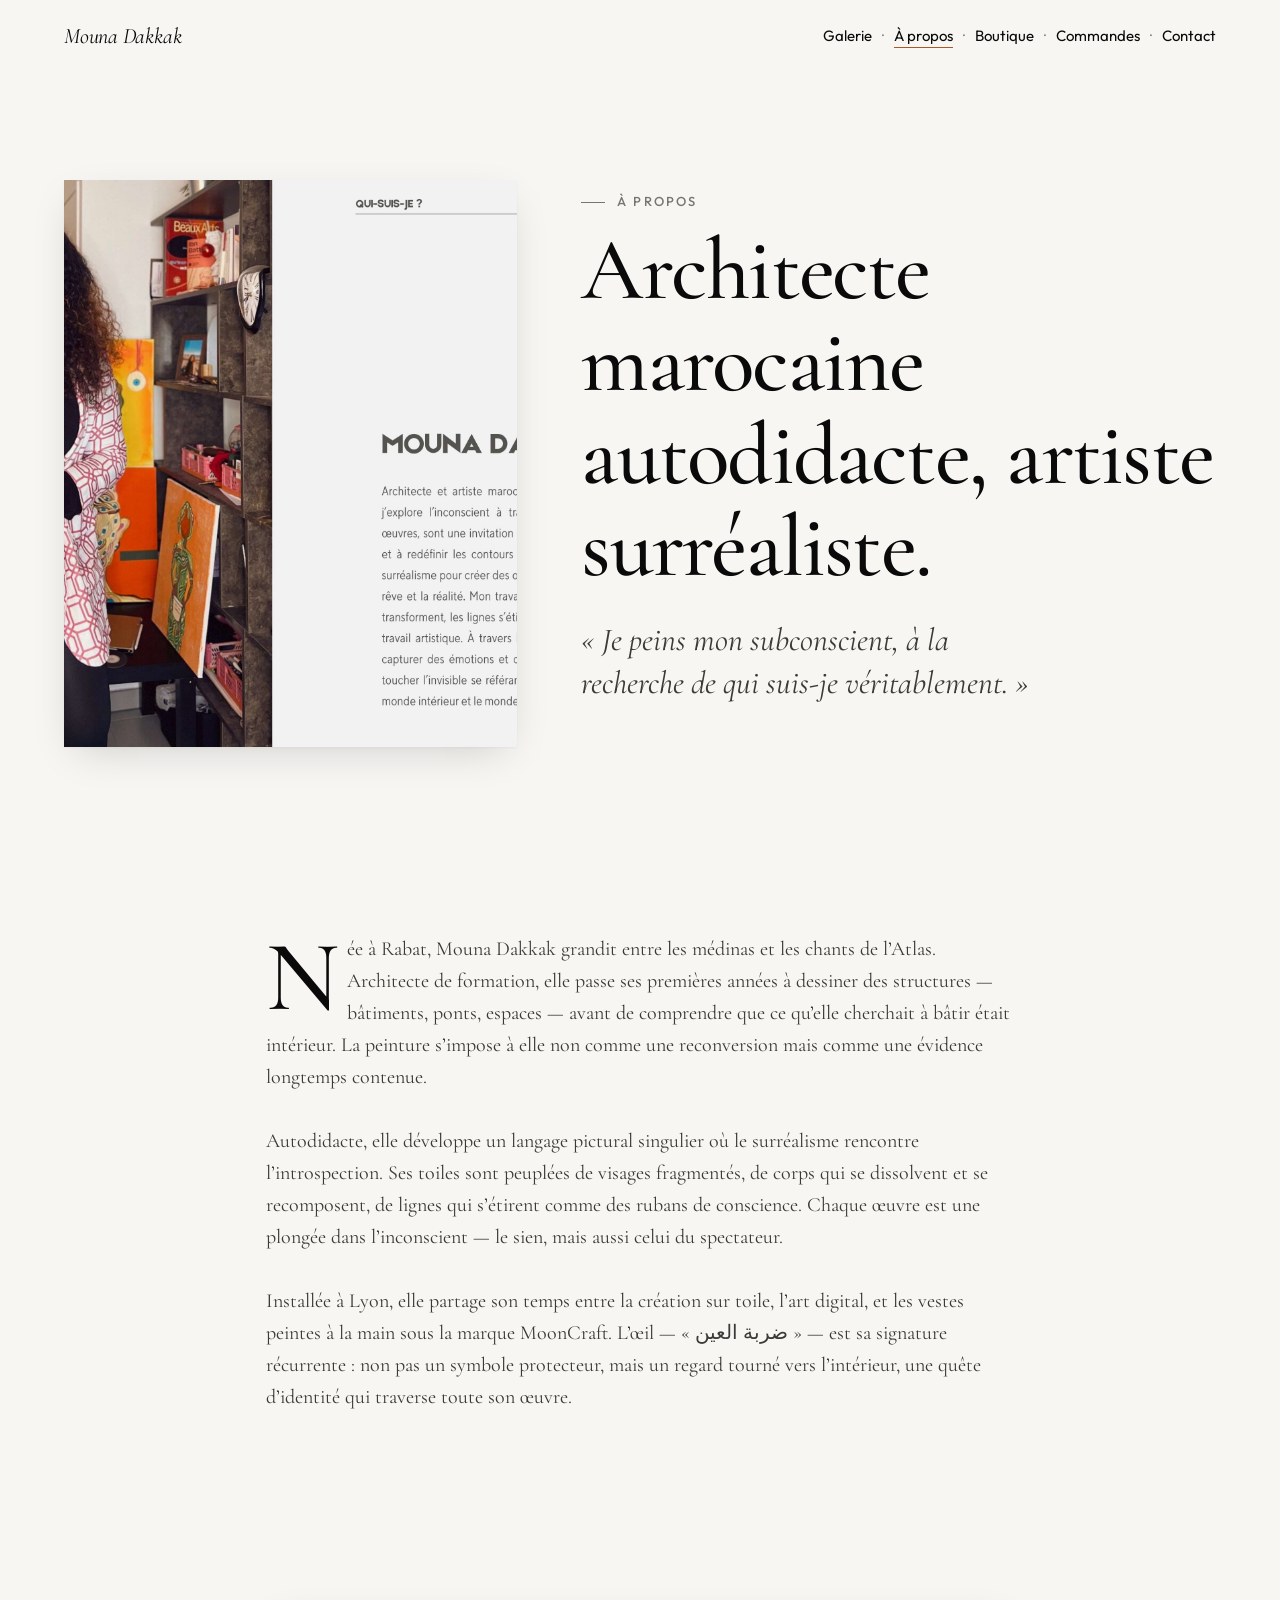
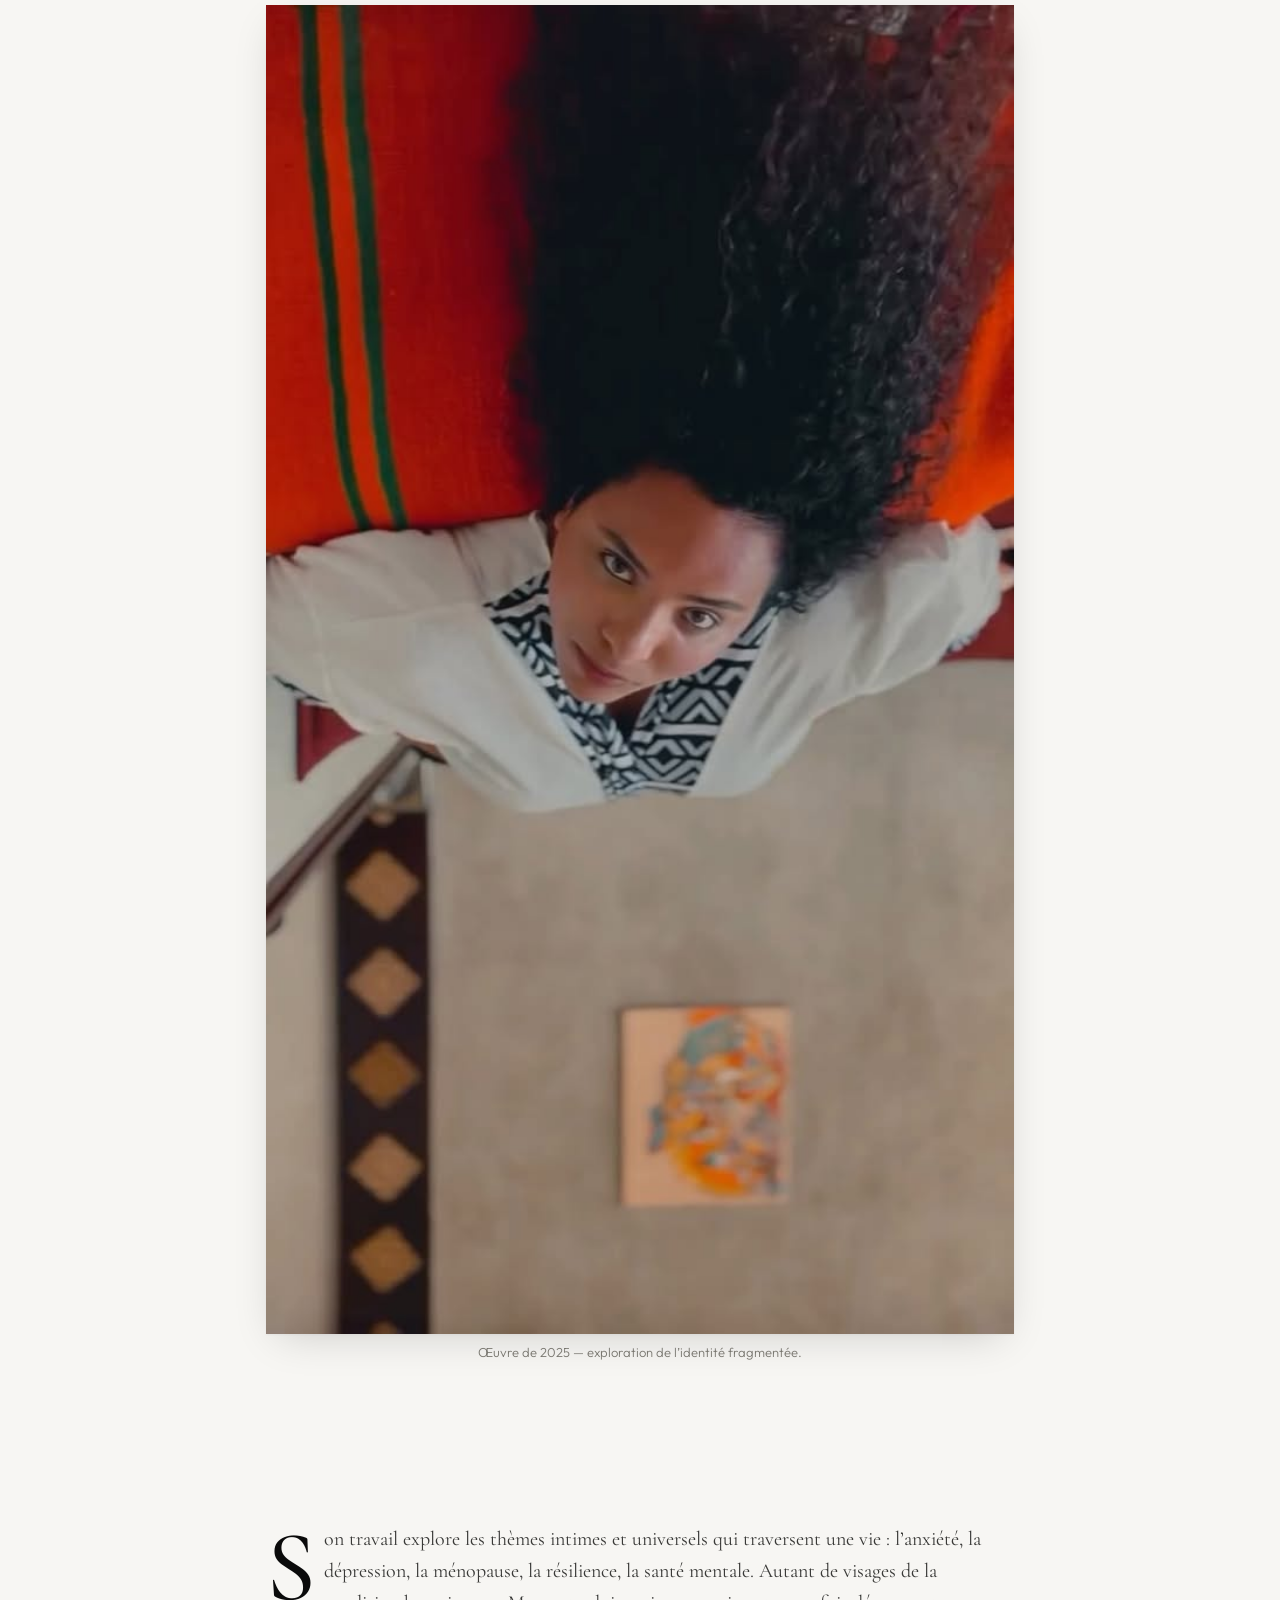
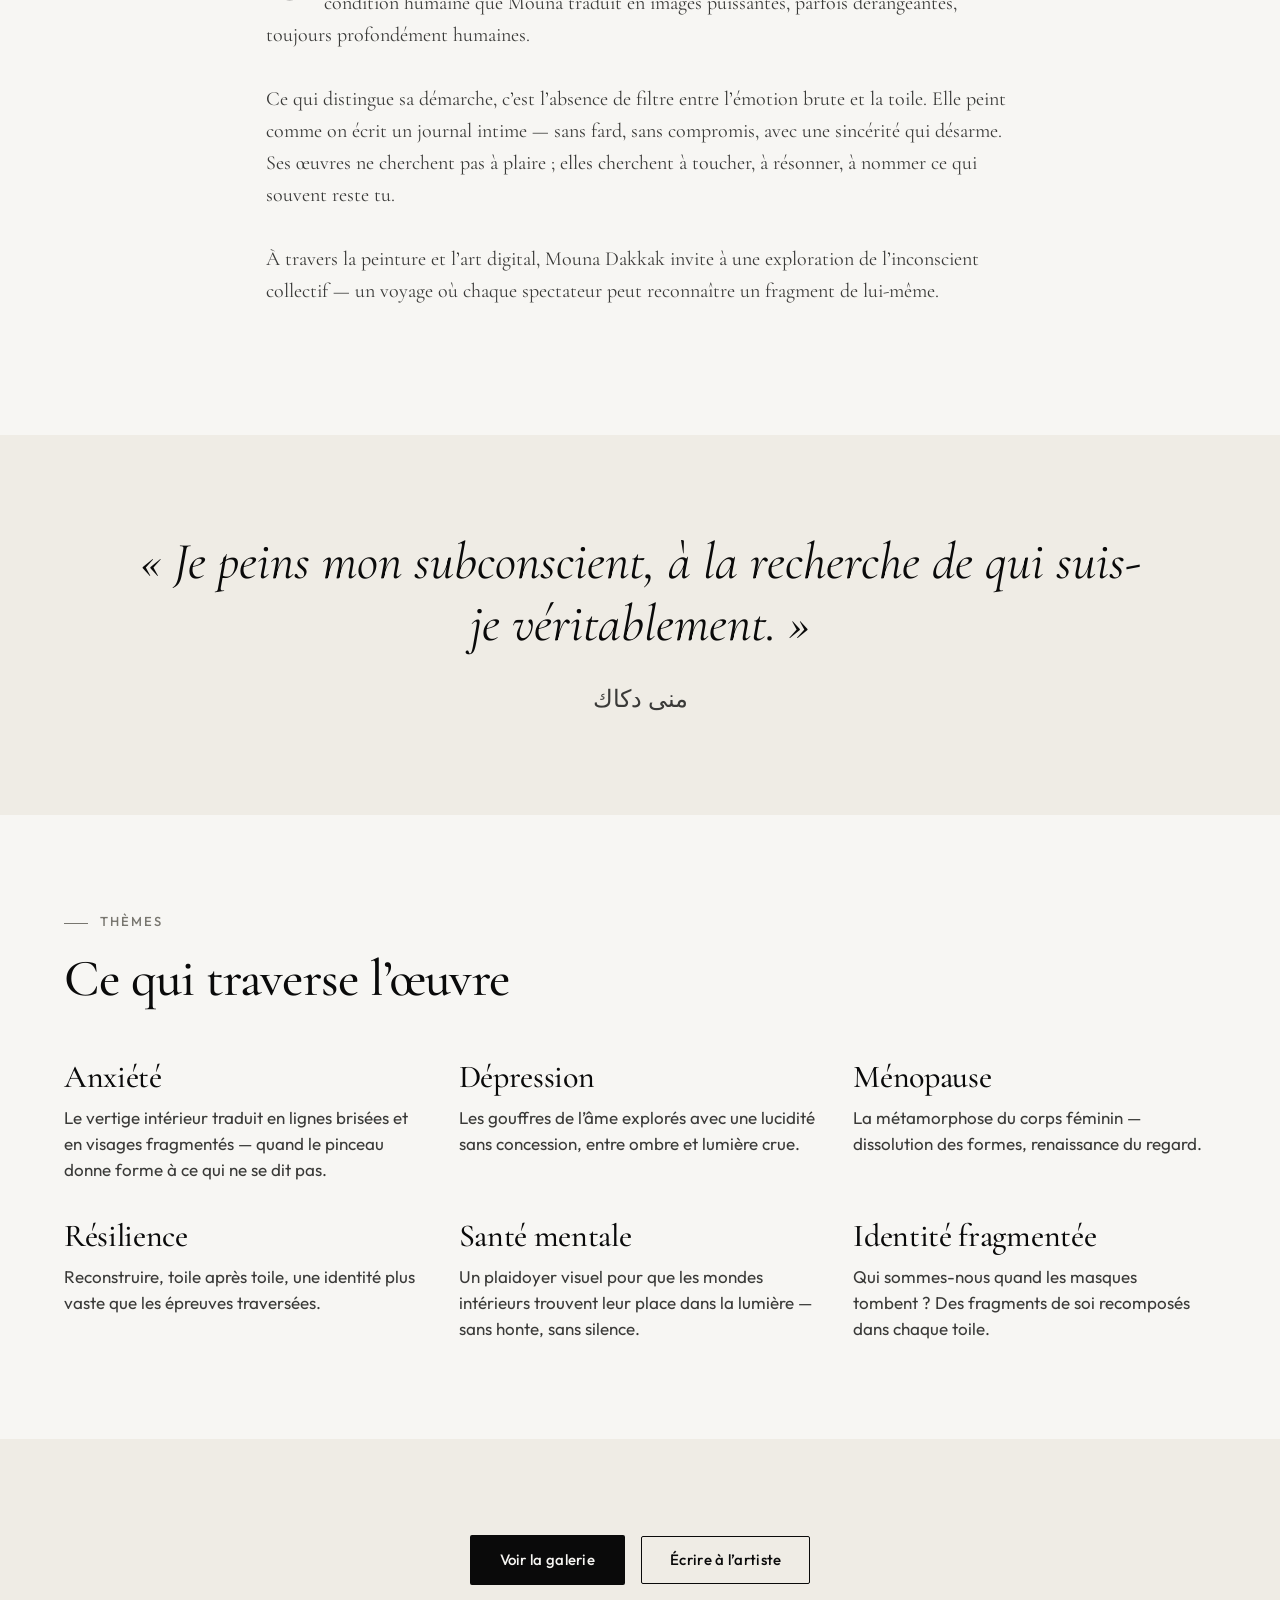
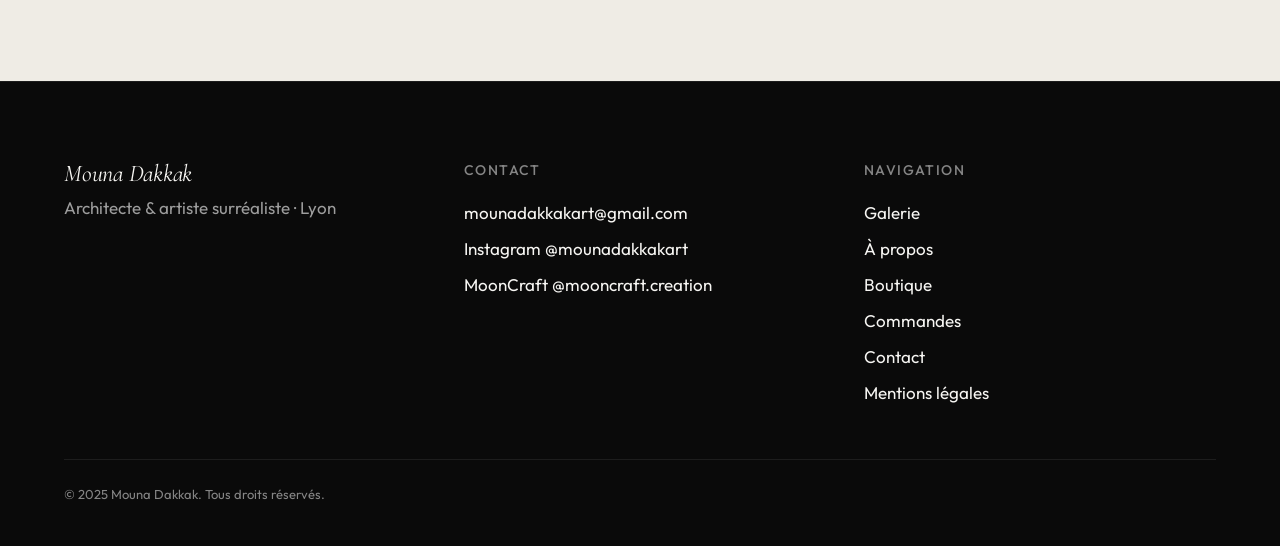
==== a-propos.html @ 9ae45d08 "Publish Mouna Dakkak portfolio site (v2.1, QA-passed) Self-contained static site built by the agent " ====
<!DOCTYPE html>
<html lang="fr" class="js">
<head>
  <meta charset="UTF-8">
  <meta name="viewport" content="width=device-width, initial-scale=1.0">
  <title>&Agrave; propos — Mouna Dakkak | Artiste Surr&eacute;aliste</title>
  <meta name="description" content="Mouna Dakkak, architecte marocaine autodidacte et artiste peintre surréaliste basée à Lyon. Biographie, démarche artistique, thèmes explorés.">
  <link rel="canonical" href="https://mounadakkak.art/a-propos.html">
  <meta property="og:title" content="À propos — Mouna Dakkak | Artiste Surréaliste">
  <meta property="og:description" content="Architecte marocaine autodidacte, artiste surréaliste. Découvrez la démarche et les thèmes explorés par Mouna Dakkak.">
  <meta property="og:image" content="https://mounadakkak.art/assets/img/img-001.jpg">
  <meta property="og:type" content="website">
  <meta name="twitter:card" content="summary_large_image">
  <link rel="preload" as="font" type="font/woff2" href="assets/fonts/cormorant-normal.woff2" crossorigin>
  <link rel="preload" as="font" type="font/woff2" href="assets/fonts/cormorant-italic.woff2" crossorigin>
  <link rel="preload" as="font" type="font/woff2" href="assets/fonts/outfit-normal.woff2" crossorigin>
  <link rel="icon" type="image/svg+xml" href="assets/img/favicon.svg">
  <link rel="stylesheet" href="assets/css/main.css">
</head>
<body>
  <a href="#main" class="skip-link">Aller au contenu principal</a>

  <header class="site-header" data-scrolled="false">
    <div class="header-inner">
      <div class="wordmark"><a href="index.html">Mouna Dakkak</a></div>
      <nav class="nav-desktop" aria-label="Principal">
        <ul>
          <li><a href="galerie.html">Galerie</a><span class="nav-sep">&middot;</span></li>
          <li><a href="a-propos.html" aria-current="page">&Agrave; propos</a><span class="nav-sep">&middot;</span></li>
          <li><a href="boutique.html">Boutique</a><span class="nav-sep">&middot;</span></li>
          <li><a href="commandes.html">Commandes</a><span class="nav-sep">&middot;</span></li>
          <li><a href="contact.html">Contact</a></li>
        </ul>
      </nav>
      <button class="nav-toggle" aria-expanded="false" aria-controls="nav-mobile" aria-label="Menu de navigation">
        <span></span><span></span>
      </button>
    </div>
  </header>

  <div class="nav-mobile" id="nav-mobile" aria-hidden="true">
    <button class="nav-toggle nav-toggle--close" aria-expanded="true" aria-controls="nav-mobile" aria-label="Fermer le menu">
      <span></span><span></span>
    </button>
    <a href="galerie.html">Galerie</a>
    <a href="a-propos.html">&Agrave; propos</a>
    <a href="boutique.html">Boutique</a>
    <a href="commandes.html">Commandes</a>
    <a href="contact.html">Contact</a>
  </div>

  <main id="main">
    <!-- Hero portrait -->
    <section class="page-hero page-hero--split" aria-labelledby="about-title">
      <div class="page-hero__inner">
        <div data-reveal>
          <img src="assets/img/img-001.jpg" alt="Portrait de Mouna Dakkak" class="page-hero__img" width="800" height="1000" fetchpriority="high" style="aspect-ratio:4/5;object-fit:cover;">
        </div>
        <div data-reveal>
          <p class="eyebrow">&Agrave; propos</p>
          <h1 id="about-title">Architecte marocaine autodidacte, artiste surr&eacute;aliste.</h1>
          <p class="lede mt-5">&laquo;&nbsp;Je peins mon subconscient, &agrave; la recherche de qui suis-je v&eacute;ritablement.&nbsp;&raquo;</p>
        </div>
      </div>
    </section>

    <!-- Biographie -->
    <section class="section" aria-label="Biographie" data-reveal>
      <div class="bio-text">
        <p>N&eacute;e &agrave; Rabat, Mouna Dakkak grandit entre les m&eacute;dinas et les chants de l&rsquo;Atlas. Architecte de formation, elle passe ses premi&egrave;res ann&eacute;es &agrave; dessiner des structures — b&acirc;timents, ponts, espaces — avant de comprendre que ce qu&rsquo;elle cherchait &agrave; b&acirc;tir &eacute;tait int&eacute;rieur. La peinture s&rsquo;impose &agrave; elle non comme une reconversion mais comme une &eacute;vidence longtemps contenue.</p>
        <p>Autodidacte, elle d&eacute;veloppe un langage pictural singulier o&ugrave; le surr&eacute;alisme rencontre l&rsquo;introspection. Ses toiles sont peupl&eacute;es de visages fragment&eacute;s, de corps qui se dissolvent et se recomposent, de lignes qui s&rsquo;&eacute;tirent comme des rubans de conscience. Chaque &oelig;uvre est une plong&eacute;e dans l&rsquo;inconscient — le sien, mais aussi celui du spectateur.</p>
        <p>Install&eacute;e &agrave; Lyon, elle partage son temps entre la cr&eacute;ation sur toile, l&rsquo;art digital, et les vestes peintes &agrave; la main sous la marque MoonCraft. L&rsquo;&oelig;il — &laquo;&nbsp;&#1590;&#1585;&#1576;&#1577; &#1575;&#1604;&#1593;&#1610;&#1606;&nbsp;&raquo; — est sa signature r&eacute;currente&nbsp;: non pas un symbole protecteur, mais un regard tourn&eacute; vers l&rsquo;int&eacute;rieur, une qu&ecirc;te d&rsquo;identit&eacute; qui traverse toute son &oelig;uvre.</p>
      </div>
    </section>
    <section class="inline-img-section" data-reveal>
      <img src="assets/img/ig-06.jpg" alt="&OElig;uvre surr&eacute;aliste de Mouna Dakkak, 2025" class="bio-img" width="800" height="800" loading="lazy" decoding="async">
      <p class="bio-img-caption">&OElig;uvre de 2025 — exploration de l&rsquo;identit&eacute; fragment&eacute;e.</p>
    </section>
    <section class="section" aria-label="Biographie (suite)" data-reveal>
      <div class="bio-text">
        <p>Son travail explore les th&egrave;mes intimes et universels qui traversent une vie&nbsp;: l&rsquo;anxi&eacute;t&eacute;, la d&eacute;pression, la m&eacute;nopause, la r&eacute;silience, la sant&eacute; mentale. Autant de visages de la condition humaine que Mouna traduit en images puissantes, parfois d&eacute;rangeantes, toujours profond&eacute;ment humaines.</p>
        <p>Ce qui distingue sa d&eacute;marche, c&rsquo;est l&rsquo;absence de filtre entre l&rsquo;&eacute;motion brute et la toile. Elle peint comme on &eacute;crit un journal intime — sans fard, sans compromis, avec une sinc&eacute;rit&eacute; qui d&eacute;sarme. Ses &oelig;uvres ne cherchent pas &agrave; plaire&nbsp;; elles cherchent &agrave; toucher, &agrave; r&eacute;sonner, &agrave; nommer ce qui souvent reste tu.</p>
        <p>&Agrave; travers la peinture et l&rsquo;art digital, Mouna Dakkak invite &agrave; une exploration de l&rsquo;inconscient collectif — un voyage o&ugrave; chaque spectateur peut reconna&icirc;tre un fragment de lui-m&ecirc;me.</p>
      </div>
    </section>

    <!-- Bloc citation -->
    <section class="blockquote-section" aria-label="Citation" data-reveal>
      <blockquote>
        &laquo;&nbsp;Je peins mon subconscient, &agrave; la recherche de qui suis-je v&eacute;ritablement.&nbsp;&raquo;
      </blockquote>
      <p class="blockquote-attribution" lang="ar" dir="rtl">&#1605;&#1606;&#1609; &#1583;&#1603;&#1575;&#1603;</p>
    </section>

    <!-- Thèmes -->
    <section class="section" aria-labelledby="themes-title" data-reveal>
      <div class="section-inner">
        <p class="eyebrow">Th&egrave;mes</p>
        <h2 id="themes-title" class="mb-7">Ce qui traverse l&rsquo;&oelig;uvre</h2>
        <div class="themes-grid">
          <div class="theme-item">
            <h3>Anxi&eacute;t&eacute;</h3>
            <p>Le vertige int&eacute;rieur traduit en lignes bris&eacute;es et en visages fragment&eacute;s — quand le pinceau donne forme &agrave; ce qui ne se dit pas.</p>
          </div>
          <div class="theme-item">
            <h3>D&eacute;pression</h3>
            <p>Les gouffres de l&rsquo;&acirc;me explor&eacute;s avec une lucidit&eacute; sans concession, entre ombre et lumi&egrave;re crue.</p>
          </div>
          <div class="theme-item">
            <h3>M&eacute;nopause</h3>
            <p>La m&eacute;tamorphose du corps f&eacute;minin — dissolution des formes, renaissance du regard.</p>
          </div>
          <div class="theme-item">
            <h3>R&eacute;silience</h3>
            <p>Reconstruire, toile apr&egrave;s toile, une identit&eacute; plus vaste que les &eacute;preuves travers&eacute;es.</p>
          </div>
          <div class="theme-item">
            <h3>Sant&eacute; mentale</h3>
            <p>Un plaidoyer visuel pour que les mondes int&eacute;rieurs trouvent leur place dans la lumi&egrave;re — sans honte, sans silence.</p>
          </div>
          <div class="theme-item">
            <h3>Identit&eacute; fragment&eacute;e</h3>
            <p>Qui sommes-nous quand les masques tombent&nbsp;? Des fragments de soi recompos&eacute;s dans chaque toile.</p>
          </div>
        </div>
      </div>
    </section>

    <!-- CTA -->
    <section class="section section--alt text-center" data-reveal>
      <div class="section-centered">
        <div class="cta-row" style="justify-content:center;">
          <a href="galerie.html" class="btn btn--primary">Voir la galerie</a>
          <a href="contact.html" class="btn btn--ghost">&Eacute;crire &agrave; l&rsquo;artiste</a>
        </div>
      </div>
    </section>
  </main>

  <footer class="site-footer">
    <div class="footer-grid">
      <div class="footer-brand">
        <span class="wordmark">Mouna Dakkak</span>
        <p>Architecte &amp; artiste surr&eacute;aliste &middot; Lyon</p>
      </div>
      <div class="footer-contact">
        <h4>Contact</h4>
        <a href="mailto:mounadakkakart@gmail.com">mounadakkakart@gmail.com</a>
        <a href="https://www.instagram.com/mounadakkakart/" rel="noopener" target="_blank">Instagram @mounadakkakart</a>
        <a href="https://www.instagram.com/mooncraft.creation/" rel="noopener" target="_blank">MoonCraft @mooncraft.creation</a>
      </div>
      <div class="footer-nav">
        <h4>Navigation</h4>
        <a href="galerie.html">Galerie</a>
        <a href="a-propos.html">&Agrave; propos</a>
        <a href="boutique.html">Boutique</a>
        <a href="commandes.html">Commandes</a>
        <a href="contact.html">Contact</a>
        <a href="#">Mentions l&eacute;gales</a>
      </div>
    </div>
    <div class="footer-bottom">&copy; 2025 Mouna Dakkak. Tous droits r&eacute;serv&eacute;s.</div>
  </footer>

  <script src="assets/js/site.js"></script>
</body>
</html>
---- assets/css/main.css ----
/* ===== FONTS (self-hosted, zero CDN) ===== */
@font-face {
  font-family: "Cormorant Garamond";
  src: url("../fonts/cormorant-normal.woff2") format("woff2");
  font-weight: 400 600; font-style: normal; font-display: swap;
}
@font-face {
  font-family: "Cormorant Garamond";
  src: url("../fonts/cormorant-italic.woff2") format("woff2");
  font-weight: 400; font-style: italic; font-display: swap;
}
@font-face {
  font-family: "Outfit";
  src: url("../fonts/outfit-normal.woff2") format("woff2");
  font-weight: 300 500; font-style: normal; font-display: swap;
}

/* ===== DESIGN TOKENS ===== */
:root {
  /* Palette */
  --color-canvas: #f7f6f3;
  --color-canvas-deep: #efece5;
  --color-canvas-pure: #ffffff;
  --color-ink: #0a0a0a;
  --color-ink-soft: #3a3a38;
  --color-ink-muted: #78766f;
  --color-hairline: #e2dfd9;
  --color-hairline-strong: #c9c4b8;
  --color-accent: #a8582a;
  --color-accent-deep: #7a3d1a;
  --color-signal-eye: #1e3a5f;
  --color-error: #c1121f;
  --color-focus: #a8582a;

  /* Typography */
  --font-serif: "Cormorant Garamond", "Playfair Display", Georgia, "Times New Roman", serif;
  --font-sans: "Outfit", Inter, ui-sans-serif, system-ui, -apple-system, "Segoe UI", sans-serif;

  --fs-eyebrow: clamp(11px, 0.72vw + 9px, 13px);
  --fs-body: clamp(15px, 0.4vw + 14px, 17px);
  --fs-body-lg: clamp(17px, 0.6vw + 15px, 20px);
  --fs-h4: clamp(20px, 1vw + 16px, 24px);
  --fs-h3: clamp(24px, 1.4vw + 20px, 32px);
  --fs-h2: clamp(32px, 2.4vw + 22px, 52px);
  --fs-h1: clamp(44px, 5vw + 24px, 96px);
  --fs-display: clamp(56px, 7vw + 24px, 128px);

  /* Spacing (4pt scale) */
  --space-1: 4px;
  --space-2: 8px;
  --space-3: 12px;
  --space-4: 16px;
  --space-5: 24px;
  --space-6: 32px;
  --space-7: 48px;
  --space-8: 64px;
  --space-9: 96px;
  --space-10: 128px;
  --space-11: 160px;

  --gutter: clamp(20px, 5vw, 96px);
  --measure: 68ch;
  --grid-max: 1440px;

  /* Radii / shadows */
  --radius-none: 0;
  --radius-sm: 2px;
  --radius-pill: 999px;
  --shadow-frame: 0 1px 2px rgba(10,10,10,0.04), 0 12px 40px -12px rgba(10,10,10,0.18);
  --shadow-frame-deep: 0 2px 4px rgba(10,10,10,0.06), 0 32px 80px -20px rgba(10,10,10,0.28);
  --hairline: 1px solid var(--color-hairline);

  /* Motion */
  --motion-fast: 180ms cubic-bezier(0.4, 0, 0.2, 1);
  --motion-med: 320ms cubic-bezier(0.32, 0.72, 0.24, 1);
  --motion-slow: 720ms cubic-bezier(0.19, 1, 0.22, 1);

  /* Breakpoints (reference, used in @media) */
  --bp-sm: 480px;
  --bp-md: 720px;
  --bp-lg: 1024px;
  --bp-xl: 1280px;
  --bp-xxl: 1600px;
}

/* ===== RESET ===== */
*, *::before, *::after { box-sizing: border-box; margin: 0; padding: 0; }
html { scroll-behavior: smooth; -webkit-text-size-adjust: 100%; }
body {
  font-family: var(--font-sans);
  font-size: var(--fs-body);
  font-weight: 400;
  line-height: 1.65;
  color: var(--color-ink);
  background: var(--color-canvas);
  -webkit-font-smoothing: antialiased;
}
img { display: block; max-width: 100%; height: auto; background: var(--color-canvas-deep); }
a { color: inherit; text-decoration: none; }
ul, ol { list-style: none; }
button { font: inherit; color: inherit; cursor: pointer; border: none; background: none; }
input, textarea, select { font: inherit; color: inherit; }

/* ===== SKIP LINK ===== */
.skip-link {
  position: absolute; top: 0; left: 0; z-index: 10000;
  padding: 12px 20px; background: var(--color-ink); color: var(--color-canvas);
  font-family: var(--font-sans); font-size: var(--fs-body); font-weight: 500;
  border-radius: 0 0 var(--radius-sm) 0;
  transform: translateY(-100%); transition: transform var(--motion-fast);
}
.skip-link:focus { transform: translateY(0); outline: 2px solid var(--color-focus); outline-offset: 3px; }

/* ===== FOCUS ===== */
:focus-visible { outline: 2px solid var(--color-focus); outline-offset: 3px; }

/* ===== HEADER ===== */
.site-header {
  position: sticky; top: 0; z-index: 1000;
  height: 60px;
  background: rgba(247, 246, 243, 0.88);
  backdrop-filter: blur(14px) saturate(1.05);
  -webkit-backdrop-filter: blur(14px) saturate(1.05);
  transition: border-color var(--motion-fast);
}
.site-header[data-scrolled="true"] { border-bottom: 1px solid var(--color-hairline); }

.header-inner {
  display: flex; align-items: center; justify-content: space-between;
  height: 100%; max-width: var(--grid-max); margin: 0 auto; padding: 0 var(--gutter);
}
.wordmark {
  font-family: var(--font-serif); font-size: 22px; font-weight: 500; font-style: italic;
  letter-spacing: -0.01em; color: var(--color-ink); line-height: 1;
}
.wordmark a { color: inherit; text-decoration: none; }

/* Nav desktop */
.nav-desktop { display: none; }
.nav-desktop ul { display: flex; align-items: center; gap: 0; }
.nav-desktop li { display: flex; align-items: center; }
.nav-desktop a {
  font-family: var(--font-sans); font-size: 15px; font-weight: 400;
  color: var(--color-ink); text-decoration: none;
  padding: 4px 0; transition: all var(--motion-fast);
}
.nav-desktop a:hover { text-decoration: underline; text-decoration-thickness: 1px; text-underline-offset: 6px; }
.nav-desktop a[aria-current="page"] {
  text-decoration: underline; text-decoration-thickness: 1px;
  text-underline-offset: 6px; text-decoration-color: var(--color-accent);
}
.nav-sep {
  color: var(--color-ink-muted); font-size: 14px; margin: 0 10px;
  user-select: none; pointer-events: none;
}

/* Nav toggle (mobile) */
.nav-toggle {
  display: flex; flex-direction: column; justify-content: center; gap: 5px;
  width: 32px; height: 32px; padding: 0; z-index: 2001; position: relative;
}
.nav-toggle span {
  display: block; width: 20px; height: 1.5px; background: var(--color-ink);
  transition: transform var(--motion-med), opacity var(--motion-med);
  margin: 0 auto;
}
.nav-toggle[aria-expanded="true"] span:nth-child(1) { transform: translateY(6.5px) rotate(45deg); }
.nav-toggle[aria-expanded="true"] span:nth-child(2) { opacity: 0; }

/* Mobile drawer */
.nav-mobile {
  display: none; position: fixed; inset: 0; z-index: 2000;
  background: var(--color-canvas);
  flex-direction: column; justify-content: center; align-items: center; gap: 20px;
}
.nav-mobile.is-open { display: flex; }
.nav-mobile a {
  font-family: var(--font-serif); font-size: 32px; font-weight: 500;
  color: var(--color-ink); text-decoration: none;
}
.nav-mobile a[aria-current="page"] { text-decoration: underline; text-underline-offset: 10px; text-decoration-color: var(--color-accent); }
.nav-mobile .nav-toggle--close {
  position: absolute; top: 14px; right: var(--gutter);
}

/* ===== MAIN ===== */
main { display: block; }

/* ===== SECTION UTILITIES ===== */
.section { padding: var(--space-9) var(--gutter); }
.section--alt { background: var(--color-canvas-deep); }
.section-inner { max-width: var(--grid-max); margin: 0 auto; }
.section-centered { max-width: var(--measure); margin: 0 auto; text-align: center; }

/* ===== EYEBROW ===== */
.eyebrow {
  font-family: var(--font-sans); font-size: var(--fs-eyebrow); font-weight: 500;
  text-transform: uppercase; letter-spacing: 0.16em; color: var(--color-ink-muted);
  margin-bottom: var(--space-4);
}
.eyebrow::before {
  content: ""; display: inline-block; width: 24px; height: 0;
  border-top: 1px solid currentColor; margin-right: 12px; vertical-align: middle;
}

/* ===== HEADINGS ===== */
.h1, .page-hero h1 {
  font-family: var(--font-serif); font-weight: 500; font-size: var(--fs-h1);
  line-height: 1.05; letter-spacing: -0.02em; color: var(--color-ink);
}
.h2, h2 {
  font-family: var(--font-serif); font-weight: 500; font-size: var(--fs-h2);
  line-height: 1.15; letter-spacing: -0.015em; color: var(--color-ink);
}
.h3, h3 {
  font-family: var(--font-serif); font-weight: 500; font-size: var(--fs-h3);
  line-height: 1.25; letter-spacing: -0.01em; color: var(--color-ink);
}
.h4, h4 {
  font-family: var(--font-serif); font-weight: 500; font-size: var(--fs-h4);
  line-height: 1.25; color: var(--color-ink);
}
.lede {
  font-family: var(--font-serif); font-weight: 400; font-style: italic;
  font-size: var(--fs-h3); line-height: 1.35; color: var(--color-ink-soft);
  max-width: 34ch;
}

/* ===== BUTTONS ===== */
.btn {
  display: inline-flex; align-items: center; gap: 8px;
  font-family: var(--font-sans); font-size: 15px; font-weight: 500;
  letter-spacing: 0.02em; padding: 14px 28px; border-radius: var(--radius-sm);
  transition: all var(--motion-fast); text-decoration: none;
  cursor: pointer; line-height: 1.2;
}
.btn--primary {
  background: var(--color-ink); color: var(--color-canvas); border: 2px solid var(--color-ink);
}
.btn--primary:hover { background: var(--color-accent-deep); border-color: var(--color-accent-deep); }
.btn--primary:focus-visible { outline: 2px solid var(--color-focus); outline-offset: 3px; }

.btn--ghost {
  background: transparent; color: var(--color-ink); border: 1px solid var(--color-ink);
}
.btn--ghost:hover { background: var(--color-ink); color: var(--color-canvas); }

.btn--link {
  background: none; border: none; padding: 4px 0; letter-spacing: 0.02em;
  text-decoration: underline; text-decoration-thickness: 1px; text-underline-offset: 4px;
  text-decoration-color: var(--color-hairline-strong);
  transition: text-decoration-color var(--motion-fast);
}
.btn--link:hover { text-decoration-color: var(--color-ink); }
.btn--link .arrow { display: inline-block; transition: transform var(--motion-fast); }
.btn--link:hover .arrow { transform: translateX(3px); }

.cta-row { display: flex; flex-wrap: wrap; gap: var(--space-4); align-items: center; }

/* ===== HERO ===== */
.page-hero {
  padding: clamp(96px, 12vh, 200px) var(--gutter) clamp(80px, 10vh, 160px);
}
.page-hero__inner {
  max-width: var(--grid-max); margin: 0 auto;
}
.page-hero .eyebrow { margin-bottom: var(--space-3); }
.page-hero .lede { margin: var(--space-5) 0 var(--space-6); }
.page-hero__img {
  width: 100%; aspect-ratio: 4/5; object-fit: contain;
  background: var(--color-canvas-deep); box-shadow: var(--shadow-frame);
}

/* Hero home specific */
.hero-home .h-display {
  font-family: var(--font-serif); font-weight: 500; font-size: var(--fs-display);
  line-height: 1.02; letter-spacing: -0.02em; color: var(--color-ink);
}

/* ===== STATEMENT ===== */
.statement-text {
  font-family: var(--font-serif); font-size: var(--fs-body-lg); font-weight: 400;
  line-height: 1.55; color: var(--color-ink-soft);
}

/* ===== RULE ACCENT ===== */
.rule--accent {
  border: 0; height: 1px;
  background: linear-gradient(to right, transparent, var(--color-accent) 50%, transparent);
  max-width: 120px; margin: var(--space-7) auto;
}

/* ===== ARTWORK CARD ===== */
.artwork-card { break-inside: avoid; margin-bottom: var(--space-5); }
.artwork-card__link { display: block; overflow: hidden; }
.artwork-card img {
  width: 100%; height: auto; display: block;
  background: var(--color-canvas-deep);
  transition: transform var(--motion-med), box-shadow var(--motion-med);
}
.artwork-card__link:hover img,
.artwork-card__link:focus-visible img {
  transform: scale(1.015); box-shadow: var(--shadow-frame);
}
.artwork-card__title {
  font-family: var(--font-serif); font-size: var(--fs-h4); font-weight: 500; font-style: italic;
  color: var(--color-ink); margin-top: var(--space-3);
}
.artwork-card__meta {
  font-family: var(--font-sans); font-size: var(--fs-body); font-weight: 300;
  color: var(--color-ink-muted); margin-top: var(--space-1);
}

/* Card uniform ratio variant */
.artwork-card--uniform img { aspect-ratio: 4/5; object-fit: cover; }

/* Card with overlay caption */
.artwork-card__overlay-caption {
  position: absolute; bottom: 0; left: 0;
  font-family: var(--font-sans); font-size: 12px; color: var(--color-canvas);
  background: rgba(10,10,10,0.6); padding: 4px 8px;
}
.artwork-card__link { position: relative; }

/* ===== GRID LAYOUTS ===== */
.grid-2 { display: grid; grid-template-columns: 1fr; gap: var(--space-6); }
.grid-3 { display: grid; grid-template-columns: 1fr; gap: var(--space-6); }
.grid-4 { display: grid; grid-template-columns: 1fr; gap: var(--space-5); }

/* Masonry fallback (flex columns) */
.masonry { columns: 1; column-gap: clamp(16px, 2vw, 32px); }
.masonry .artwork-card { break-inside: avoid; }

/* ===== LIGHTBOX ===== */
.lightbox {
  display: none; position: fixed; inset: 0; z-index: 5000;
  background: rgba(10,10,10,0.94); backdrop-filter: blur(24px);
  -webkit-backdrop-filter: blur(24px);
  justify-content: center; align-items: center;
}
.lightbox.is-open { display: flex; }
.lightbox__media {
  max-width: min(92vw, 1400px); max-height: 88vh;
  box-shadow: var(--shadow-frame-deep); background: var(--color-canvas-pure);
  object-fit: contain;
}
.lightbox__close, .lightbox__prev, .lightbox__next {
  position: absolute; z-index: 5001;
  color: var(--color-canvas); font-size: 32px; font-weight: 300;
  width: 48px; height: 48px; display: flex; align-items: center; justify-content: center;
  cursor: pointer; transition: opacity var(--motion-fast);
}
.lightbox__close:hover, .lightbox__prev:hover, .lightbox__next:hover { opacity: 0.7; }
.lightbox__close { top: 20px; right: 20px; font-size: 36px; }
.lightbox__prev { left: 16px; top: 50%; transform: translateY(-50%); }
.lightbox__next { right: 16px; top: 50%; transform: translateY(-50%); }
.lightbox__caption {
  position: absolute; bottom: 24px; left: 50%; transform: translateX(-50%);
  text-align: center; color: var(--color-canvas);
}
.lightbox__caption-title {
  font-family: var(--font-serif); font-size: var(--fs-h4); font-style: italic; font-weight: 500;
}
.lightbox__caption-meta {
  font-family: var(--font-sans); font-size: var(--fs-body); font-weight: 300;
  color: rgba(255,255,255,0.6); margin-top: 4px;
}

/* ===== HEADER (DESKTOP) ===== */
@media (min-width: 720px) {
  .nav-toggle { display: none; }
  .nav-desktop { display: block; }
  .site-header { height: 72px; }
}

/* ===== RESPONSIVE GRIDS ===== */
@media (min-width: 560px) {
  .masonry { columns: 2; }
  .grid-2 { grid-template-columns: 1fr 1fr; }
  .grid-3 { grid-template-columns: 1fr 1fr; }
  .grid-4 { grid-template-columns: 1fr 1fr; }
}
@media (min-width: 900px) {
  .masonry { columns: 3; }
  .grid-3 { grid-template-columns: 1fr 1fr 1fr; }
  .grid-4 { grid-template-columns: 1fr 1fr 1fr; }
}
@media (min-width: 1280px) {
  .masonry { columns: 4; }
  .grid-4 { grid-template-columns: 1fr 1fr 1fr 1fr; }
}

/* ===== HERO LAYOUT DESKTOP ===== */
@media (min-width: 720px) {
  .hero-split {
    display: grid; grid-template-columns: 1fr 1fr; gap: var(--space-8);
    align-items: center;
  }
}
@media (min-width: 1024px) {
  .hero-split { grid-template-columns: 6fr 6fr; }
}

/* ===== PAGE HERO DESKTOP ===== */
.page-hero--split .page-hero__inner {
  display: grid; grid-template-columns: 1fr; gap: var(--space-8); align-items: center;
}
@media (min-width: 720px) {
  .page-hero--split .page-hero__inner { grid-template-columns: 1fr 1fr; }
}
@media (min-width: 1024px) {
  .page-hero--split .page-hero__inner { grid-template-columns: 5fr 7fr; }
}
.page-hero--split-reverse .page-hero__inner {
  display: grid; grid-template-columns: 1fr; gap: var(--space-8); align-items: center;
}
@media (min-width: 720px) {
  .page-hero--split-reverse .page-hero__inner { grid-template-columns: 1fr 1fr; }
}
@media (min-width: 1024px) {
  .page-hero--split-reverse .page-hero__inner { grid-template-columns: 7fr 5fr; }
}

/* ===== TWO-COLUMN SECTION ===== */
.two-col {
  display: grid; grid-template-columns: 1fr; gap: var(--space-8); align-items: start;
}
@media (min-width: 1024px) {
  .two-col { grid-template-columns: 1fr 1fr; }
  .two-col--asym { grid-template-columns: 5fr 7fr; }
}

/* ===== TEASER GALLERY ===== */
@media (min-width: 1024px) {
  .teaser-gallery { display: grid; grid-template-columns: 5fr 7fr; gap: var(--space-10); align-items: start; }
}

/* ===== FOOTER ===== */
.site-footer {
  background: var(--color-ink); color: var(--color-gallery-offwhite);
  border-top: 1px solid rgba(255,255,255,0.08);
  padding: 80px var(--gutter) 40px;
}
.footer-grid {
  display: grid; grid-template-columns: 1fr; gap: var(--space-7);
  max-width: var(--grid-max); margin: 0 auto;
}
@media (min-width: 720px) {
  .footer-grid { grid-template-columns: 1fr 1fr 1fr; }
}
.footer-brand .wordmark {
  font-family: var(--font-serif); font-size: 24px; font-weight: 500; font-style: italic;
  color: var(--color-canvas); display: block; margin-bottom: var(--space-2);
}
.footer-brand p { font-size: var(--fs-body); color: rgba(255,255,255,0.6); }
.footer-contact h4, .footer-nav h4 {
  font-family: var(--font-sans); font-size: 14px; font-weight: 500; text-transform: uppercase;
  letter-spacing: 0.1em; color: rgba(255,255,255,0.5); margin-bottom: var(--space-4);
}
.footer-contact a, .footer-nav a {
  display: block; color: var(--color-canvas); font-size: var(--fs-body);
  padding: 4px 0; transition: opacity var(--motion-fast);
}
.footer-contact a:hover, .footer-nav a:hover { opacity: 0.7; }
.footer-bottom {
  max-width: var(--grid-max); margin: var(--space-7) auto 0;
  padding-top: var(--space-5);
  border-top: 1px solid rgba(255,255,255,0.08);
  font-family: var(--font-sans); font-size: 13px; color: rgba(255,255,255,0.5);
}

/* ===== FORMS ===== */
.form { display: flex; flex-direction: column; gap: var(--space-5); }
.form-field { display: flex; flex-direction: column; gap: 6px; }
.form-field label {
  font-family: var(--font-sans); font-size: var(--fs-body); font-weight: 500; color: var(--color-ink);
}
.form-field label .required { color: var(--color-accent); }
.form-field input, .form-field textarea, .form-field select {
  background: var(--color-canvas-pure); border: 1px solid var(--color-hairline-strong);
  border-radius: var(--radius-sm); padding: 12px 14px;
  font-family: var(--font-sans); font-size: var(--fs-body); font-weight: 400;
  color: var(--color-ink); transition: border-color var(--motion-fast);
  width: 100%;
}
.form-field input:focus, .form-field textarea:focus, .form-field select:focus {
  outline: none; border-color: var(--color-ink);
  box-shadow: 0 0 0 2px rgba(168,88,42,0.25);
}
.form-field textarea { min-height: 160px; resize: vertical; }
.form-field [aria-invalid="true"] { border-color: var(--color-error); }
.form-error-summary {
  font-family: var(--font-sans); font-size: 14px; font-weight: 500; color: var(--color-error);
  background: rgba(193,18,31,0.06); border: 1px solid var(--color-error);
  border-radius: 6px; padding: var(--space-3) var(--space-4); margin-bottom: var(--space-5);
  display: none;
}
.field-error {
  font-family: var(--font-sans); font-size: 13px; font-weight: 400; color: var(--color-error);
  display: none;
}
.form-field [aria-invalid="true"] + .field-error { display: block; }
.form-help {
  font-family: var(--font-sans); font-size: 13px; font-weight: 400; color: var(--color-ink-muted);
}
.form-note {
  font-family: var(--font-sans); font-size: var(--fs-body); font-weight: 300;
  color: var(--color-ink-muted); margin-top: var(--space-3);
}
.form-actions { display: flex; gap: var(--space-4); flex-wrap: wrap; }

/* Radio group */
.radio-group { display: flex; flex-direction: column; gap: var(--space-3); }
.radio-group label { display: flex; align-items: center; gap: var(--space-2); font-weight: 400; cursor: pointer; }
.radio-group input[type="radio"] { width: auto; accent-color: var(--color-accent); }

/* Checkbox */
.checkbox-label { display: flex; align-items: flex-start; gap: var(--space-3); font-weight: 400 !important; cursor: pointer; }
.checkbox-label input[type="checkbox"] { width: auto; margin-top: 2px; accent-color: var(--color-accent); }

/* Select */
.form-field select { appearance: none; background-image: url("data:image/svg+xml,%3Csvg xmlns='http://www.w3.org/2000/svg' width='12' height='8' fill='none'%3E%3Cpath d='M1 1.5l5 5 5-5' stroke='%230a0a0a' stroke-width='1.5'/%3E%3C/svg%3E"); background-repeat: no-repeat; background-position: right 14px center; padding-right: 36px; }

/* ===== FILTER CHIPS ===== */
.filter-bar {
  display: flex; gap: 8px; overflow-x: auto; scroll-snap-type: x mandatory;
  padding-bottom: var(--space-4); margin-bottom: var(--space-6);
  -webkit-overflow-scrolling: touch;
}
.filter-chip {
  flex-shrink: 0; scroll-snap-align: start;
  font-family: var(--font-sans); font-size: 14px; font-weight: 400;
  padding: 6px 14px; border: 1px solid var(--color-hairline-strong);
  border-radius: var(--radius-pill); color: var(--color-ink);
  background: transparent; cursor: pointer; transition: all var(--motion-fast);
  white-space: nowrap;
}
.filter-chip:hover { border-color: var(--color-ink); }
.filter-chip.is-active { background: var(--color-ink); color: var(--color-canvas); border-color: var(--color-ink); }

/* ===== NUMBERED STEPS ===== */
.steps-grid {
  display: grid; grid-template-columns: 1fr; gap: var(--space-7);
}
@media (min-width: 720px) {
  .steps-grid { grid-template-columns: 1fr 1fr; }
}
@media (min-width: 1024px) {
  .steps-grid { grid-template-columns: 1fr 1fr 1fr 1fr; }
}
.step-item {}
.step-num {
  font-family: var(--font-serif); font-size: 60px; font-weight: 500; font-style: italic;
  color: var(--color-accent); line-height: 1; margin-bottom: var(--space-3);
}
.step-title { font-family: var(--font-serif); font-size: var(--fs-h4); font-weight: 500; color: var(--color-ink); margin-bottom: var(--space-2); }
.step-text { font-family: var(--font-sans); font-size: var(--fs-body); font-weight: 400; color: var(--color-ink-soft); }

/* ===== REASSURANCE ===== */
.reassurance-grid {
  display: grid; grid-template-columns: 1fr; gap: var(--space-6);
}
@media (min-width: 560px) {
  .reassurance-grid { grid-template-columns: 1fr 1fr 1fr; }
}
.reassurance-item { text-align: center; }
.reassurance-item svg { margin-bottom: var(--space-3); }
.reassurance-item h4 {
  font-family: var(--font-sans); font-size: var(--fs-body); font-weight: 500; color: var(--color-ink); margin-bottom: var(--space-1);
}
.reassurance-item p {
  font-family: var(--font-sans); font-size: var(--fs-body); font-weight: 300; color: var(--color-ink-muted);
}

/* ===== CONTACT CHANNELS ===== */
.contact-channels { display: flex; flex-direction: column; gap: var(--space-6); }
.contact-channel__label {
  font-family: var(--font-sans); font-size: var(--fs-eyebrow); font-weight: 500;
  text-transform: uppercase; letter-spacing: 0.16em; color: var(--color-ink-muted);
  margin-bottom: var(--space-1);
}
.contact-channel__value {
  font-family: var(--font-serif); font-size: var(--fs-h3); font-weight: 400; font-style: italic;
  color: var(--color-ink); word-break: break-word;
}
.contact-channel__value a { color: inherit; text-decoration: underline; text-underline-offset: 4px; text-decoration-color: var(--color-hairline-strong); }
.contact-channel__value a:hover { text-decoration-color: var(--color-ink); }

/* ===== BLOCKQUOTE ===== */
.blockquote-section { background: var(--color-canvas-deep); padding: var(--space-9) var(--gutter); text-align: center; }
.blockquote-section blockquote {
  max-width: 44ch; margin: 0 auto;
  font-family: var(--font-serif); font-size: var(--fs-h2); font-weight: 500; font-style: italic;
  line-height: 1.2; color: var(--color-ink);
}
.blockquote-section .blockquote-attribution {
  font-family: var(--font-serif); font-size: var(--fs-h4); font-weight: 400;
  color: var(--color-ink-soft); margin-top: var(--space-5);
}

/* ===== BIOGRAPHY ===== */
.bio-text { max-width: var(--measure); margin: 0 auto; }
.bio-text p {
  font-family: var(--font-serif); font-size: var(--fs-body-lg); font-weight: 400;
  line-height: 1.6; margin-bottom: var(--space-6); color: var(--color-ink-soft);
}
.bio-text p:first-child::first-letter {
  font-family: var(--font-serif); font-size: 5em; font-weight: 500; float: left;
  line-height: 0.9; margin-right: 8px; color: var(--color-ink);
}
.bio-img {
  width: 100%; max-width: var(--measure); margin: var(--space-7) auto;
  box-shadow: var(--shadow-frame); height: auto;
}
.bio-img-caption {
  font-family: var(--font-sans); font-size: 13px; font-weight: 300;
  color: var(--color-ink-muted); text-align: center; margin-top: var(--space-2);
}

/* ===== THEMES GRID ===== */
.themes-grid {
  display: grid; grid-template-columns: 1fr; gap: var(--space-6);
}
@media (min-width: 560px) { .themes-grid { grid-template-columns: 1fr 1fr; } }
@media (min-width: 900px) { .themes-grid { grid-template-columns: 1fr 1fr 1fr; } }
.theme-item h3 { margin-bottom: var(--space-2); }
.theme-item p { font-family: var(--font-sans); font-size: var(--fs-body); color: var(--color-ink-soft); line-height: 1.55; }

/* ===== SHOP CARD ===== */
.shop-card { text-align: left; }
.shop-card img { aspect-ratio: 4/5; object-fit: cover; width: 100%; }
.shop-card .btn--link { margin-top: var(--space-3); display: inline-flex; }

/* ===== APERCU BOUTIQUE ===== */
.apercu-grid {
  display: grid; grid-template-columns: 1fr; gap: var(--space-8);
}
@media (min-width: 560px) {
  .apercu-grid { grid-template-columns: 1fr 1fr; }
}
.apercu-item img { width: 100%; aspect-ratio: 4/5; object-fit: cover; box-shadow: var(--shadow-frame); }
.apercu-item h3 { margin-top: var(--space-4); }
.apercu-item p { font-family: var(--font-sans); font-size: var(--fs-body); color: var(--color-ink-soft); margin: var(--space-2) 0 var(--space-3); }

/* ===== CAROUSEL ===== */
.carousel {
  display: flex; gap: var(--space-4); overflow-x: auto; scroll-snap-type: x mandatory;
  -webkit-overflow-scrolling: touch; padding-bottom: var(--space-4);
}
.carousel img {
  scroll-snap-align: start; flex-shrink: 0; width: 280px; height: auto;
  aspect-ratio: 4/5; object-fit: cover; background: var(--color-canvas-deep);
}
@media (min-width: 900px) {
  .carousel { display: grid; grid-template-columns: repeat(4, 1fr); overflow-x: visible; }
  .carousel img { width: 100%; }
}

/* ===== INLINE IMAGE SECTION ===== */
.inline-img-section { padding: var(--space-8) var(--gutter); text-align: center; }
.inline-img-section img {
  max-width: var(--measure); width: 100%; margin: 0 auto;
  box-shadow: var(--shadow-frame); height: auto;
}

/* ===== PAGE HEADER ===== */
.page-header {
  padding: clamp(80px, 10vh, 160px) var(--gutter) var(--space-8);
  max-width: var(--grid-max); margin: 0 auto;
}
.page-header .lede { max-width: 60ch; margin-top: var(--space-4); }

/* ===== ANCHOR OFFSET ===== */
[id] { scroll-margin-top: 80px; }

/* ===== REVEAL ON SCROLL ===== */
[data-reveal] { opacity: 1; transform: none; }
@media (prefers-reduced-motion: no-preference) {
  .js [data-reveal] {
    opacity: 0; transform: translateY(16px);
    transition: opacity var(--motion-slow), transform var(--motion-slow);
  }
  .js [data-reveal].is-revealed { opacity: 1; transform: translateY(0); }
}

/* ===== REDUCED MOTION ===== */
@media (prefers-reduced-motion: reduce) {
  *, *::before, *::after {
    animation-duration: 0.001ms !important;
    transition-duration: 0.001ms !important;
  }
  html { scroll-behavior: auto; }
}

/* ===== UTILITY ===== */
.mt-5 { margin-top: var(--space-5); }
.mt-6 { margin-top: var(--space-6); }
.mt-7 { margin-top: var(--space-7); }
.mt-8 { margin-top: var(--space-8); }
.mb-5 { margin-bottom: var(--space-5); }
.mb-7 { margin-bottom: var(--space-7); }
.text-center { text-align: center; }
.measure { max-width: var(--measure); margin-left: auto; margin-right: auto; }
.color-ink-soft { color: var(--color-ink-soft); }

/* ===== MOONCRAFT SECTION ===== */
.mooncraft-grid {
  display: grid; grid-template-columns: 1fr; gap: var(--space-4);
}
@media (min-width: 560px) { .mooncraft-grid { grid-template-columns: 1fr 1fr; } }
.mooncraft-grid img { width: 100%; aspect-ratio: 1/1; object-fit: cover; }

/* ===== ARABIC ATTRIBUTION ===== */
.arabic-attribution {
  font-family: var(--font-serif); font-size: var(--fs-h4); font-weight: 400;
  color: var(--color-ink-soft); margin-top: var(--space-5);
}
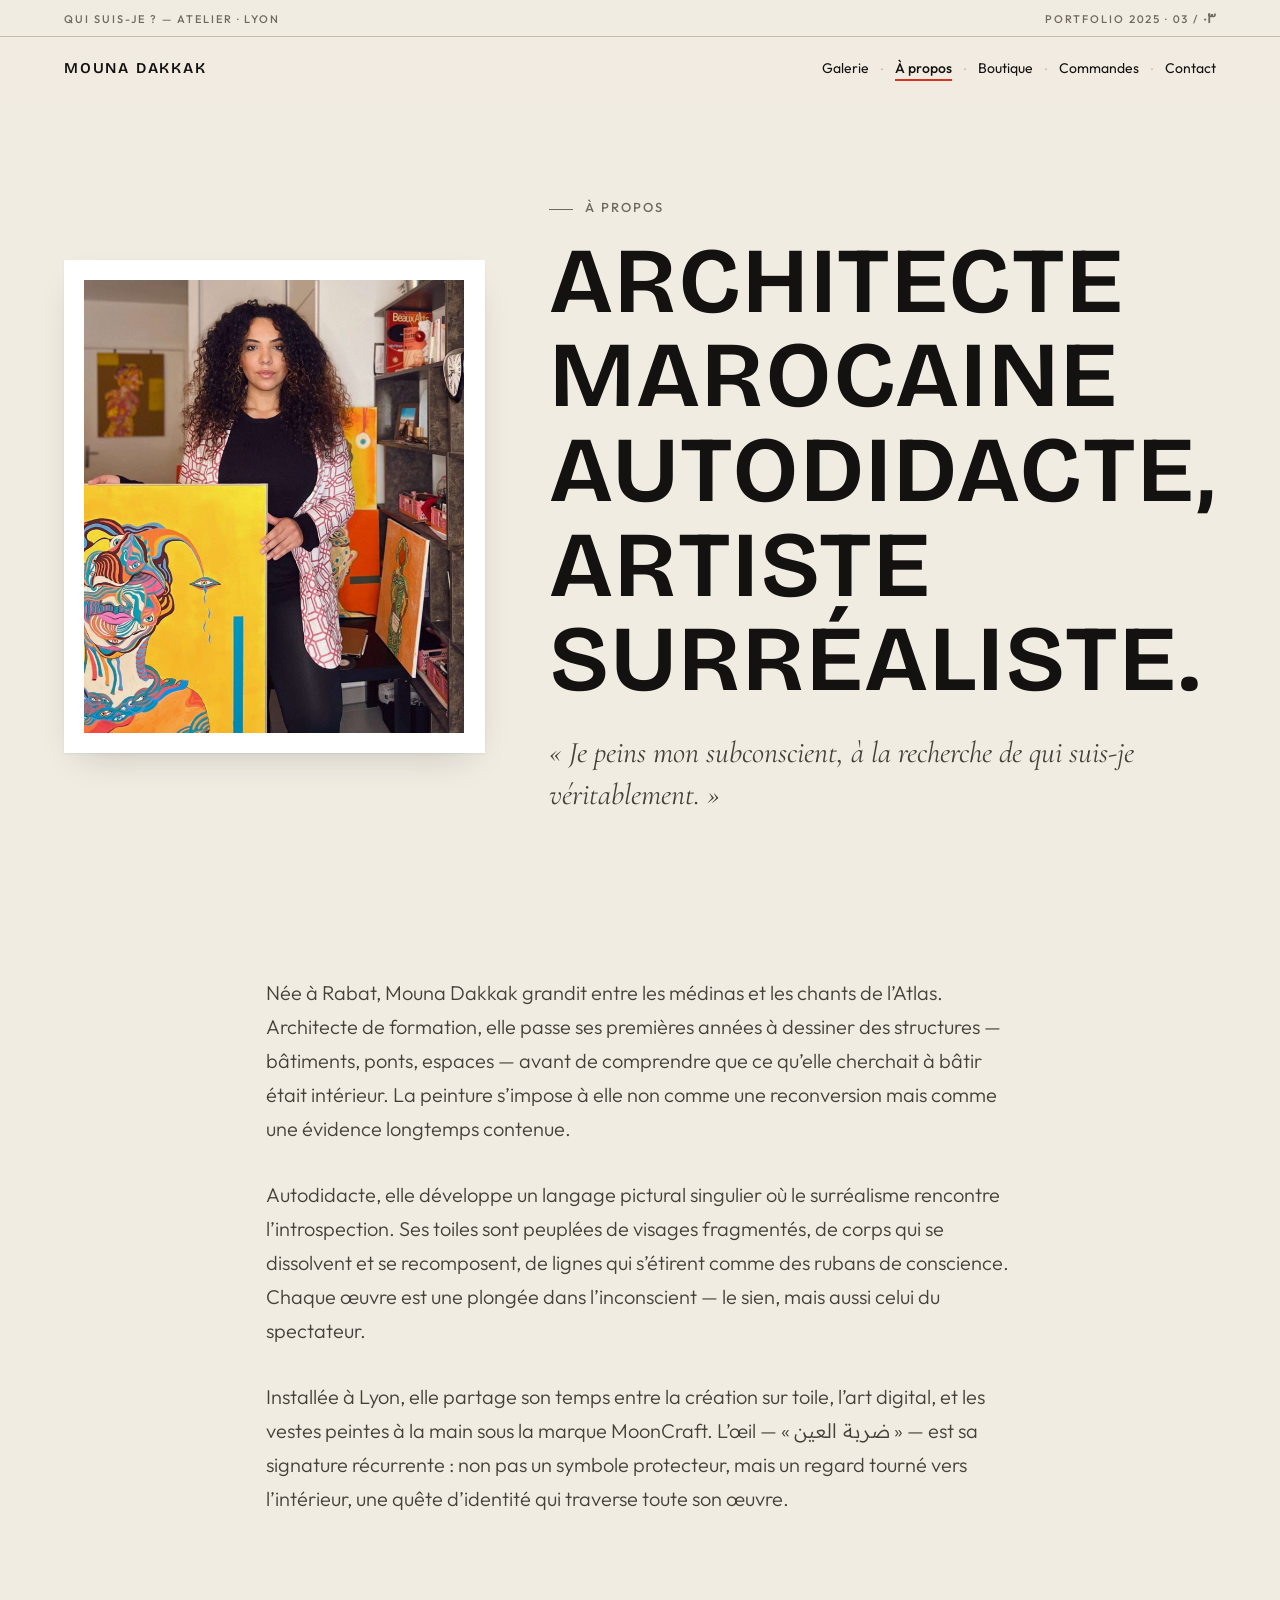
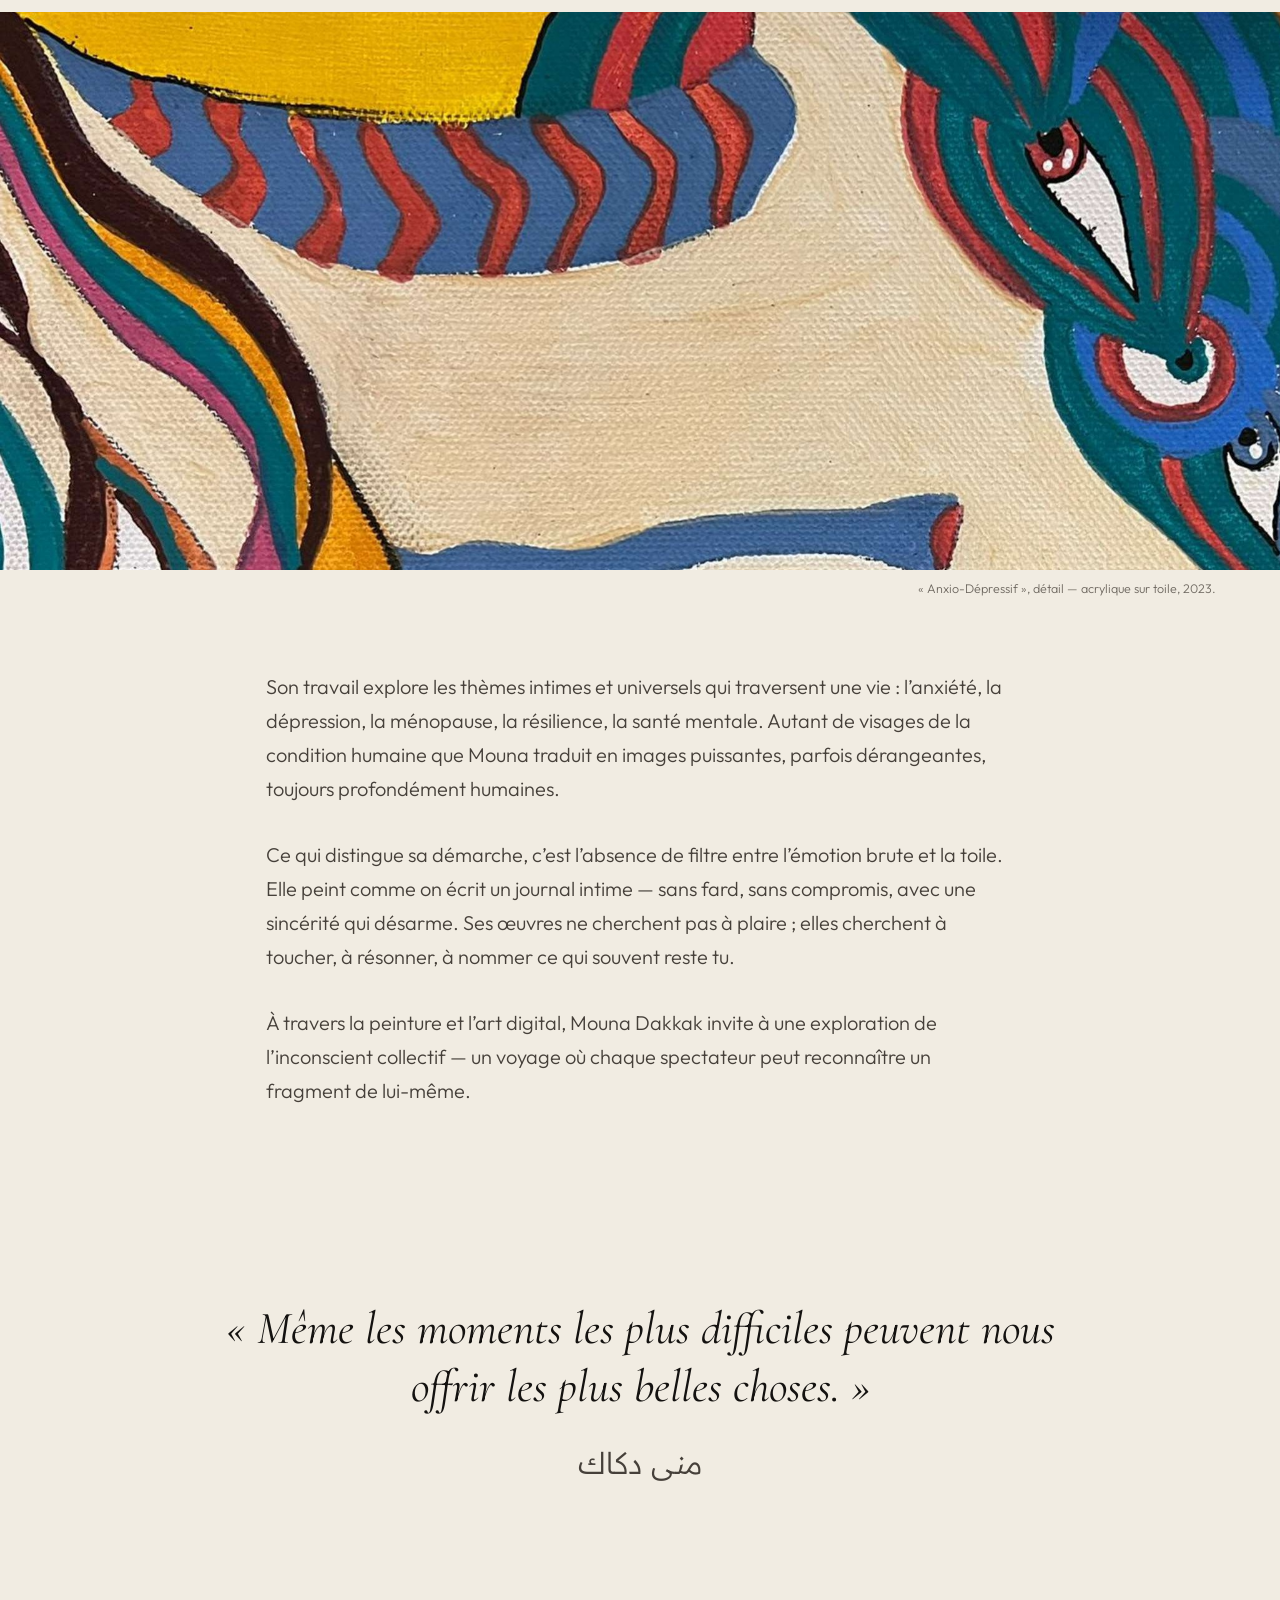
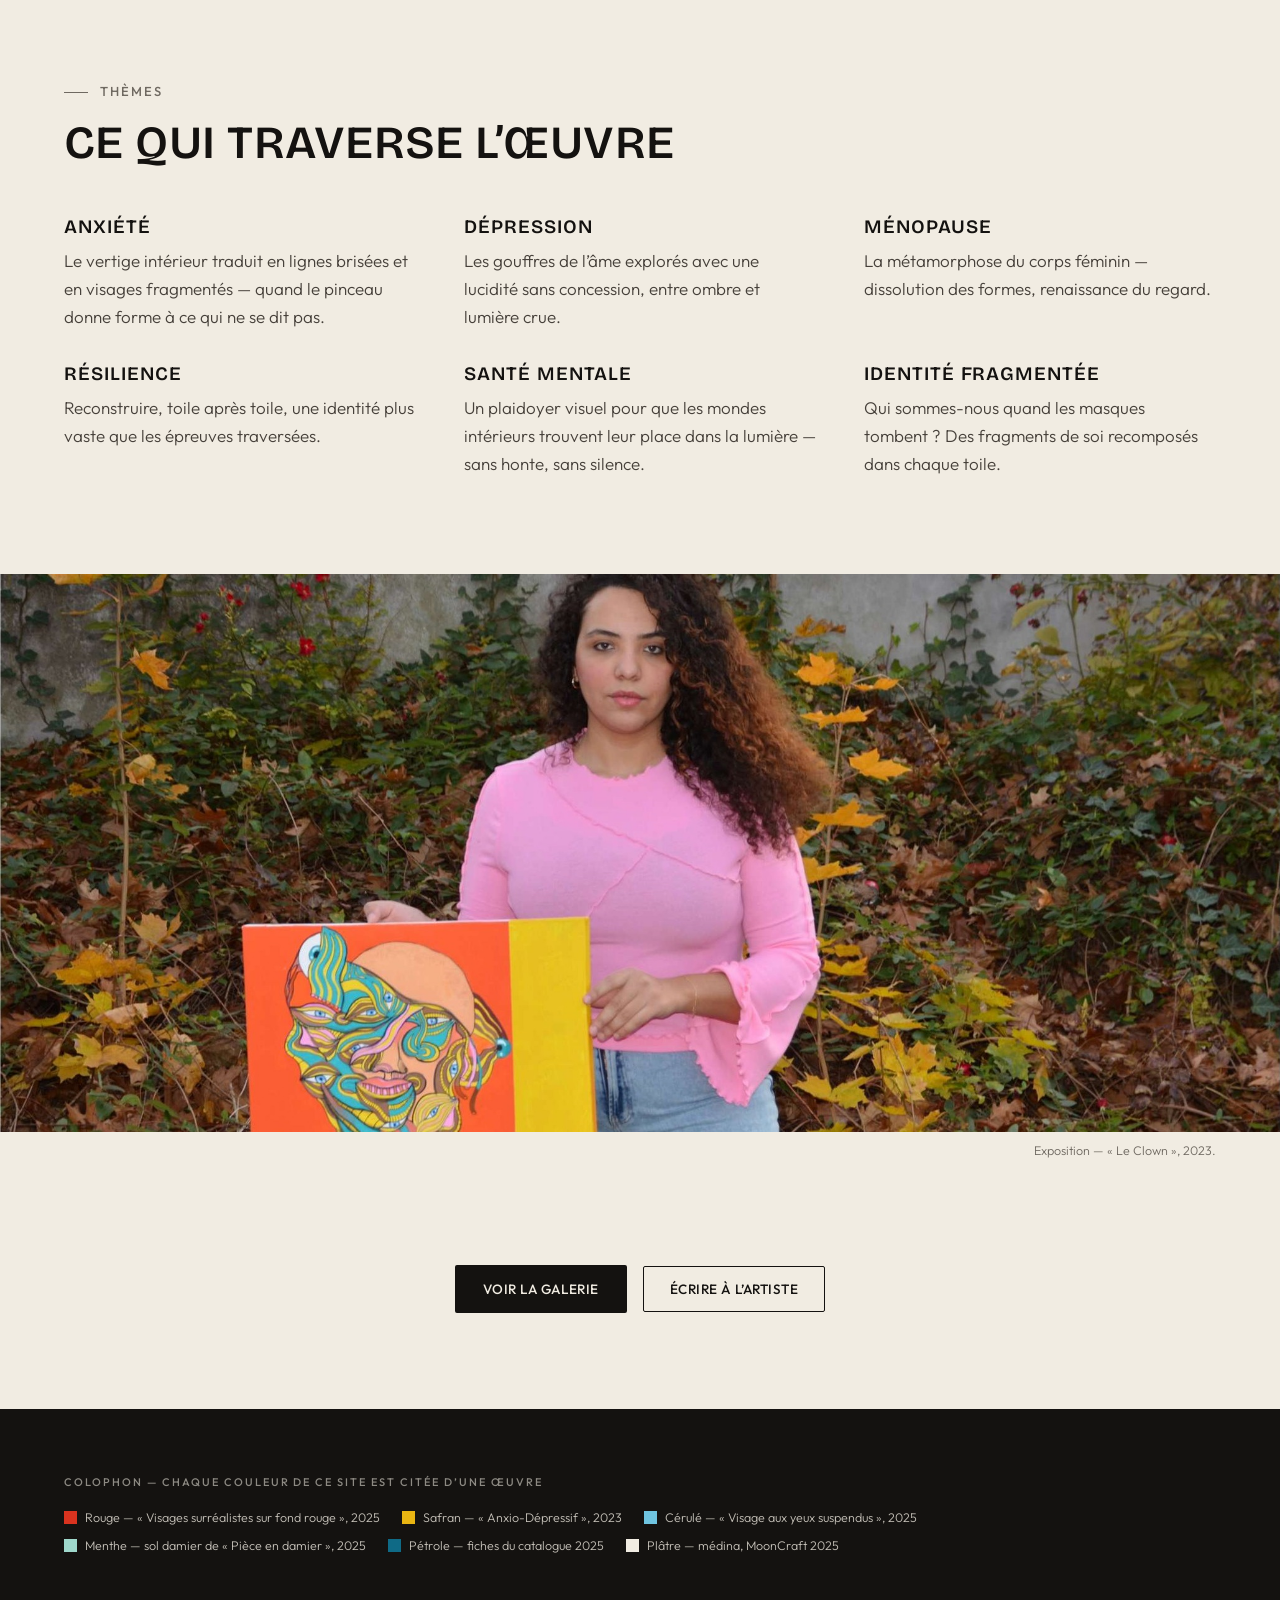
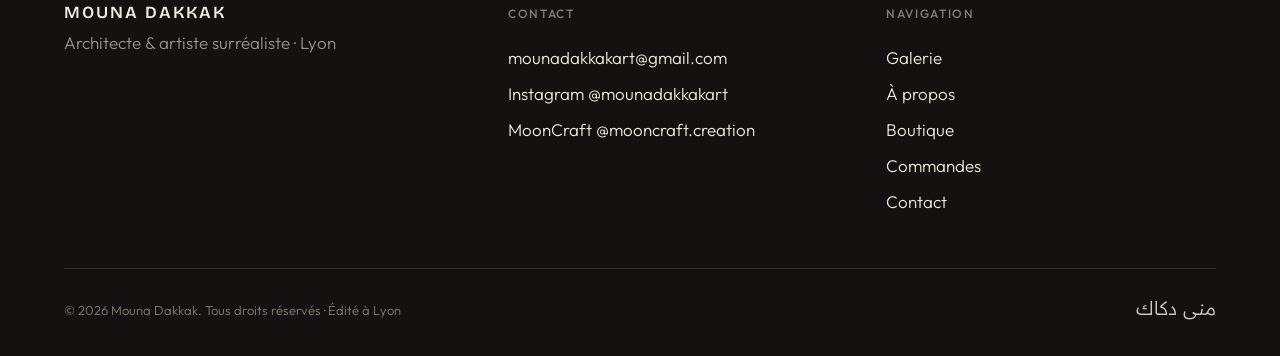
==== commit 5b69b506: "V3 « La Chambre Raisonnée » : recadrage des planches + animations Planches recadrées au bord de l'œu" ====
--- a/a-propos.html
+++ b/a-propos.html
@@ -8,17 +8,23 @@
   <link rel="canonical" href="https://mounadakkak.art/a-propos.html">
   <meta property="og:title" content="À propos — Mouna Dakkak | Artiste Surréaliste">
   <meta property="og:description" content="Architecte marocaine autodidacte, artiste surréaliste. Découvrez la démarche et les thèmes explorés par Mouna Dakkak.">
-  <meta property="og:image" content="https://mounadakkak.art/assets/img/img-001.jpg">
+  <meta property="og:image" content="https://mounadakkak.art/assets/img/contexte/portrait-atelier.jpg">
   <meta property="og:type" content="website">
   <meta name="twitter:card" content="summary_large_image">
-  <link rel="preload" as="font" type="font/woff2" href="assets/fonts/cormorant-normal.woff2" crossorigin>
-  <link rel="preload" as="font" type="font/woff2" href="assets/fonts/cormorant-italic.woff2" crossorigin>
+  <link rel="preload" as="font" type="font/woff2" href="assets/fonts/bricolage-grotesque-latin-wght-normal.woff2" crossorigin>
   <link rel="preload" as="font" type="font/woff2" href="assets/fonts/outfit-normal.woff2" crossorigin>
   <link rel="icon" type="image/svg+xml" href="assets/img/favicon.svg">
   <link rel="stylesheet" href="assets/css/main.css">
 </head>
 <body>
   <a href="#main" class="skip-link">Aller au contenu principal</a>
+
+  <div class="filet-courant">
+    <div class="filet-courant__inner">
+      <span>Qui suis-je&nbsp;? — atelier &middot; Lyon</span>
+      <span class="folio">Portfolio 2025 &middot; 03 / <span lang="ar" dir="rtl">٠٣</span></span>
+    </div>
+  </div>
 
   <header class="site-header" data-scrolled="false">
     <div class="header-inner">
@@ -50,33 +56,36 @@
   </div>
 
   <main id="main">
-    <!-- Hero portrait -->
-    <section class="page-hero page-hero--split" aria-labelledby="about-title">
-      <div class="page-hero__inner">
-        <div data-reveal>
-          <img src="assets/img/img-001.jpg" alt="Portrait de Mouna Dakkak" class="page-hero__img" width="800" height="1000" fetchpriority="high" style="aspect-ratio:4/5;object-fit:cover;">
+    <!-- Hero portrait : elle, dans son atelier -->
+    <section class="section" aria-labelledby="apropos-titre">
+      <div class="hero-split">
+        <div class="portrait-socle" data-reveal>
+          <img src="assets/img/contexte/portrait-atelier.jpg" alt="Mouna Dakkak dans son atelier, tenant une toile de la s&eacute;rie aux visages jaunes" width="1418" height="1688" fetchpriority="high">
         </div>
         <div data-reveal>
           <p class="eyebrow">&Agrave; propos</p>
-          <h1 id="about-title">Architecte marocaine autodidacte, artiste surr&eacute;aliste.</h1>
-          <p class="lede mt-5">&laquo;&nbsp;Je peins mon subconscient, &agrave; la recherche de qui suis-je v&eacute;ritablement.&nbsp;&raquo;</p>
+          <h1 id="apropos-titre">Architecte marocaine autodidacte, artiste surr&eacute;aliste.</h1>
+          <p class="voix mt-5">&laquo;&nbsp;Je peins mon subconscient, &agrave; la recherche de qui suis-je v&eacute;ritablement.&nbsp;&raquo;</p>
         </div>
       </div>
     </section>
 
     <!-- Biographie -->
-    <section class="section" aria-label="Biographie" data-reveal>
+    <section class="section--serree" aria-label="Biographie" data-reveal>
       <div class="bio-text">
         <p>N&eacute;e &agrave; Rabat, Mouna Dakkak grandit entre les m&eacute;dinas et les chants de l&rsquo;Atlas. Architecte de formation, elle passe ses premi&egrave;res ann&eacute;es &agrave; dessiner des structures — b&acirc;timents, ponts, espaces — avant de comprendre que ce qu&rsquo;elle cherchait &agrave; b&acirc;tir &eacute;tait int&eacute;rieur. La peinture s&rsquo;impose &agrave; elle non comme une reconversion mais comme une &eacute;vidence longtemps contenue.</p>
         <p>Autodidacte, elle d&eacute;veloppe un langage pictural singulier o&ugrave; le surr&eacute;alisme rencontre l&rsquo;introspection. Ses toiles sont peupl&eacute;es de visages fragment&eacute;s, de corps qui se dissolvent et se recomposent, de lignes qui s&rsquo;&eacute;tirent comme des rubans de conscience. Chaque &oelig;uvre est une plong&eacute;e dans l&rsquo;inconscient — le sien, mais aussi celui du spectateur.</p>
-        <p>Install&eacute;e &agrave; Lyon, elle partage son temps entre la cr&eacute;ation sur toile, l&rsquo;art digital, et les vestes peintes &agrave; la main sous la marque MoonCraft. L&rsquo;&oelig;il — &laquo;&nbsp;&#1590;&#1585;&#1576;&#1577; &#1575;&#1604;&#1593;&#1610;&#1606;&nbsp;&raquo; — est sa signature r&eacute;currente&nbsp;: non pas un symbole protecteur, mais un regard tourn&eacute; vers l&rsquo;int&eacute;rieur, une qu&ecirc;te d&rsquo;identit&eacute; qui traverse toute son &oelig;uvre.</p>
+        <p>Install&eacute;e &agrave; Lyon, elle partage son temps entre la cr&eacute;ation sur toile, l&rsquo;art digital, et les vestes peintes &agrave; la main sous la marque MoonCraft. L&rsquo;&oelig;il — &laquo;&nbsp;<span lang="ar" dir="rtl">&#1590;&#1585;&#1576;&#1577; &#1575;&#1604;&#1593;&#1610;&#1606;</span>&nbsp;&raquo; — est sa signature r&eacute;currente&nbsp;: non pas un symbole protecteur, mais un regard tourn&eacute; vers l&rsquo;int&eacute;rieur, une qu&ecirc;te d&rsquo;identit&eacute; qui traverse toute son &oelig;uvre.</p>
       </div>
     </section>
-    <section class="inline-img-section" data-reveal>
-      <img src="assets/img/ig-06.jpg" alt="&OElig;uvre surr&eacute;aliste de Mouna Dakkak, 2025" class="bio-img" width="800" height="800" loading="lazy" decoding="async">
-      <p class="bio-img-caption">&OElig;uvre de 2025 — exploration de l&rsquo;identit&eacute; fragment&eacute;e.</p>
-    </section>
-    <section class="section" aria-label="Biographie (suite)" data-reveal>
+
+    <!-- Respiration : détail pleine page, le dispositif de son propre catalogue -->
+    <figure class="pleine-image" data-reveal>
+      <img src="assets/img/details/anxio-detail.jpg" alt="D&eacute;tail pleine page d&rsquo;Anxio-D&eacute;pressif — lignes turquoise, rouges et bleues sur fond cr&egrave;me" width="2050" height="1500" loading="lazy" decoding="async" style="object-position:50% 35%;">
+      <figcaption>&laquo;&nbsp;Anxio-D&eacute;pressif&nbsp;&raquo;, d&eacute;tail — acrylique sur toile, 2023.</figcaption>
+    </figure>
+
+    <section class="section--serree" aria-label="Biographie (suite)" data-reveal>
       <div class="bio-text">
         <p>Son travail explore les th&egrave;mes intimes et universels qui traversent une vie&nbsp;: l&rsquo;anxi&eacute;t&eacute;, la d&eacute;pression, la m&eacute;nopause, la r&eacute;silience, la sant&eacute; mentale. Autant de visages de la condition humaine que Mouna traduit en images puissantes, parfois d&eacute;rangeantes, toujours profond&eacute;ment humaines.</p>
         <p>Ce qui distingue sa d&eacute;marche, c&rsquo;est l&rsquo;absence de filtre entre l&rsquo;&eacute;motion brute et la toile. Elle peint comme on &eacute;crit un journal intime — sans fard, sans compromis, avec une sinc&eacute;rit&eacute; qui d&eacute;sarme. Ses &oelig;uvres ne cherchent pas &agrave; plaire&nbsp;; elles cherchent &agrave; toucher, &agrave; r&eacute;sonner, &agrave; nommer ce qui souvent reste tu.</p>
@@ -84,19 +93,19 @@
       </div>
     </section>
 
-    <!-- Bloc citation -->
+    <!-- Citation -->
     <section class="blockquote-section" aria-label="Citation" data-reveal>
       <blockquote>
-        &laquo;&nbsp;Je peins mon subconscient, &agrave; la recherche de qui suis-je v&eacute;ritablement.&nbsp;&raquo;
+        &laquo;&nbsp;M&ecirc;me les moments les plus difficiles peuvent nous offrir les plus belles choses.&nbsp;&raquo;
       </blockquote>
       <p class="blockquote-attribution" lang="ar" dir="rtl">&#1605;&#1606;&#1609; &#1583;&#1603;&#1575;&#1603;</p>
     </section>
 
     <!-- Thèmes -->
-    <section class="section" aria-labelledby="themes-title" data-reveal>
+    <section class="section" aria-labelledby="themes-titre" data-reveal>
       <div class="section-inner">
         <p class="eyebrow">Th&egrave;mes</p>
-        <h2 id="themes-title" class="mb-7">Ce qui traverse l&rsquo;&oelig;uvre</h2>
+        <h2 id="themes-titre" class="mb-7">Ce qui traverse l&rsquo;&oelig;uvre</h2>
         <div class="themes-grid">
           <div class="theme-item">
             <h3>Anxi&eacute;t&eacute;</h3>
@@ -126,9 +135,15 @@
       </div>
     </section>
 
+    <!-- L'artiste en exposition -->
+    <figure class="pleine-image" data-reveal>
+      <img src="assets/img/contexte/expo-le-clown.jpg" alt="Mouna Dakkak pr&eacute;sentant la toile &laquo;&nbsp;Le Clown&nbsp;&raquo; en ext&eacute;rieur, feuillages d&rsquo;automne" width="2059" height="1427" loading="lazy" decoding="async" style="object-position:50% 18%;">
+      <figcaption>Exposition — &laquo;&nbsp;Le Clown&nbsp;&raquo;, 2023.</figcaption>
+    </figure>
+
     <!-- CTA -->
-    <section class="section section--alt text-center" data-reveal>
-      <div class="section-centered">
+    <section class="section text-center" data-reveal>
+      <div class="section-mesure">
         <div class="cta-row" style="justify-content:center;">
           <a href="galerie.html" class="btn btn--primary">Voir la galerie</a>
           <a href="contact.html" class="btn btn--ghost">&Eacute;crire &agrave; l&rsquo;artiste</a>
@@ -138,28 +153,41 @@
   </main>
 
   <footer class="site-footer">
-    <div class="footer-grid">
-      <div class="footer-brand">
-        <span class="wordmark">Mouna Dakkak</span>
-        <p>Architecte &amp; artiste surr&eacute;aliste &middot; Lyon</p>
+    <div class="footer-inner">
+      <div class="colophon-titre">Colophon — chaque couleur de ce site est cit&eacute;e d&rsquo;une &oelig;uvre</div>
+      <div class="colophon-nuancier">
+        <span><i style="background:#d9331f"></i>Rouge — &laquo;&nbsp;Visages surr&eacute;alistes sur fond rouge&nbsp;&raquo;, 2025</span>
+        <span><i style="background:#e9b512"></i>Safran — &laquo;&nbsp;Anxio-D&eacute;pressif&nbsp;&raquo;, 2023</span>
+        <span><i style="background:#6fc4e0"></i>C&eacute;rul&eacute; — &laquo;&nbsp;Visage aux yeux suspendus&nbsp;&raquo;, 2025</span>
+        <span><i style="background:#9fd8cc"></i>Menthe — sol damier de &laquo;&nbsp;Pi&egrave;ce en damier&nbsp;&raquo;, 2025</span>
+        <span><i style="background:#0f6a86"></i>P&eacute;trole — fiches du catalogue 2025</span>
+        <span><i style="background:#f1ece2"></i>Pl&acirc;tre — m&eacute;dina, MoonCraft 2025</span>
       </div>
-      <div class="footer-contact">
-        <h4>Contact</h4>
-        <a href="mailto:mounadakkakart@gmail.com">mounadakkakart@gmail.com</a>
-        <a href="https://www.instagram.com/mounadakkakart/" rel="noopener" target="_blank">Instagram @mounadakkakart</a>
-        <a href="https://www.instagram.com/mooncraft.creation/" rel="noopener" target="_blank">MoonCraft @mooncraft.creation</a>
+      <div class="footer-grid">
+        <div class="footer-brand">
+          <span class="wordmark">Mouna Dakkak</span>
+          <p>Architecte &amp; artiste surr&eacute;aliste &middot; Lyon</p>
+        </div>
+        <div class="footer-contact">
+          <h4>Contact</h4>
+          <a href="mailto:mounadakkakart@gmail.com">mounadakkakart@gmail.com</a>
+          <a href="https://www.instagram.com/mounadakkakart/" rel="noopener" target="_blank">Instagram @mounadakkakart</a>
+          <a href="https://www.instagram.com/mooncraft.creation/" rel="noopener" target="_blank">MoonCraft @mooncraft.creation</a>
+        </div>
+        <div class="footer-nav">
+          <h4>Navigation</h4>
+          <a href="galerie.html">Galerie</a>
+          <a href="a-propos.html">&Agrave; propos</a>
+          <a href="boutique.html">Boutique</a>
+          <a href="commandes.html">Commandes</a>
+          <a href="contact.html">Contact</a>
+        </div>
       </div>
-      <div class="footer-nav">
-        <h4>Navigation</h4>
-        <a href="galerie.html">Galerie</a>
-        <a href="a-propos.html">&Agrave; propos</a>
-        <a href="boutique.html">Boutique</a>
-        <a href="commandes.html">Commandes</a>
-        <a href="contact.html">Contact</a>
-        <a href="#">Mentions l&eacute;gales</a>
+      <div class="footer-bottom">
+        <span>&copy; 2026 Mouna Dakkak. Tous droits r&eacute;serv&eacute;s &middot; &Eacute;dit&eacute; &agrave; Lyon</span>
+        <span class="signature-ar" lang="ar" dir="rtl">منى دكاك</span>
       </div>
     </div>
-    <div class="footer-bottom">&copy; 2025 Mouna Dakkak. Tous droits r&eacute;serv&eacute;s.</div>
   </footer>
 
   <script src="assets/js/site.js"></script>
--- a/assets/css/main.css
+++ b/assets/css/main.css
@@ -1,8 +1,26 @@
-/* ===== FONTS (self-hosted, zero CDN) ===== */
+/* ============================================================
+   mounadakkak.art — V3 « La Chambre Raisonnée »
+   Chaque couleur du chrome est citée d'une œuvre (voir colophon).
+   Spec : docs/design-spec.md
+   ============================================================ */
+
+/* ===== FONTES (auto-hébergées, zéro CDN) ===== */
 @font-face {
-  font-family: "Cormorant Garamond";
-  src: url("../fonts/cormorant-normal.woff2") format("woff2");
-  font-weight: 400 600; font-style: normal; font-display: swap;
+  font-family: "Bricolage Grotesque";
+  src: url("../fonts/bricolage-grotesque-latin-wght-normal.woff2") format("woff2");
+  font-weight: 200 800; font-style: normal; font-display: swap;
+  unicode-range: U+0000-00FF, U+0131, U+0152-0153, U+02BB-02BC, U+02C6, U+02DA, U+02DC, U+2000-206F, U+2074, U+20AC, U+2122, U+2191, U+2193, U+2212, U+2215, U+FEFF, U+FFFD;
+}
+@font-face {
+  font-family: "Bricolage Grotesque";
+  src: url("../fonts/bricolage-grotesque-latin-ext-wght-normal.woff2") format("woff2");
+  font-weight: 200 800; font-style: normal; font-display: swap;
+  unicode-range: U+0100-02AF, U+0304, U+0308, U+0329, U+1E00-1E9F, U+1EF2-1EFF, U+2020, U+20A0-20AB, U+20AD-20C0, U+2113, U+2C60-2C7F, U+A720-A7FF;
+}
+@font-face {
+  font-family: "Outfit";
+  src: url("../fonts/outfit-normal.woff2") format("woff2");
+  font-weight: 300 500; font-style: normal; font-display: swap;
 }
 @font-face {
   font-family: "Cormorant Garamond";
@@ -10,77 +28,61 @@
   font-weight: 400; font-style: italic; font-display: swap;
 }
 @font-face {
-  font-family: "Outfit";
-  src: url("../fonts/outfit-normal.woff2") format("woff2");
-  font-weight: 300 500; font-style: normal; font-display: swap;
-}
-
-/* ===== DESIGN TOKENS ===== */
+  font-family: "Readex Pro";
+  src: url("../fonts/readex-pro-arabic-wght-normal.woff2") format("woff2");
+  font-weight: 200 700; font-style: normal; font-display: swap;
+  unicode-range: U+0600-06FF, U+0750-077F, U+FB50-FDFF, U+FE70-FEFF;
+}
+
+/* ===== JETONS ===== */
 :root {
-  /* Palette */
-  --color-canvas: #f7f6f3;
-  --color-canvas-deep: #efece5;
-  --color-canvas-pure: #ffffff;
-  --color-ink: #0a0a0a;
-  --color-ink-soft: #3a3a38;
-  --color-ink-muted: #78766f;
-  --color-hairline: #e2dfd9;
-  --color-hairline-strong: #c9c4b8;
-  --color-accent: #a8582a;
-  --color-accent-deep: #7a3d1a;
-  --color-signal-eye: #1e3a5f;
-  --color-error: #c1121f;
-  --color-focus: #a8582a;
-
-  /* Typography */
-  --font-serif: "Cormorant Garamond", "Playfair Display", Georgia, "Times New Roman", serif;
-  --font-sans: "Outfit", Inter, ui-sans-serif, system-ui, -apple-system, "Segoe UI", sans-serif;
+  /* Couleurs — toutes citées (colophon) */
+  --platre: #f1ece2;
+  --blanc-socle: #ffffff;
+  --encre: #141210;
+  --encre-douce: #46403a;
+  --encre-muette: #6f6961;
+  --filet: #ddd5c7;
+  --filet-fort: #c6bda9;
+  --rouge: #d9331f;
+  --safran: #e9b512;
+  --cerule: #6fc4e0;
+  --petrole: #0f6a86;
+  --menthe: #9fd8cc;
+  --pastille: #c42313;
+  --erreur: #c1121f;
+
+  /* Typo */
+  --font-display: "Bricolage Grotesque", "Outfit", ui-sans-serif, system-ui, sans-serif;
+  --font-sans: "Outfit", Inter, ui-sans-serif, system-ui, sans-serif;
+  --font-voix: "Cormorant Garamond", Georgia, serif;
+  --font-ar: "Readex Pro", "Noto Naskh Arabic", system-ui, sans-serif;
 
   --fs-eyebrow: clamp(11px, 0.72vw + 9px, 13px);
   --fs-body: clamp(15px, 0.4vw + 14px, 17px);
   --fs-body-lg: clamp(17px, 0.6vw + 15px, 20px);
-  --fs-h4: clamp(20px, 1vw + 16px, 24px);
-  --fs-h3: clamp(24px, 1.4vw + 20px, 32px);
-  --fs-h2: clamp(32px, 2.4vw + 22px, 52px);
-  --fs-h1: clamp(44px, 5vw + 24px, 96px);
-  --fs-display: clamp(56px, 7vw + 24px, 128px);
-
-  /* Spacing (4pt scale) */
-  --space-1: 4px;
-  --space-2: 8px;
-  --space-3: 12px;
-  --space-4: 16px;
-  --space-5: 24px;
-  --space-6: 32px;
-  --space-7: 48px;
-  --space-8: 64px;
-  --space-9: 96px;
-  --space-10: 128px;
-  --space-11: 160px;
+  --fs-fiche: clamp(14px, 0.6vw + 12px, 17px);
+  --fs-h3: clamp(22px, 1.4vw + 18px, 30px);
+  --fs-h2: clamp(28px, 2.2vw + 20px, 46px);
+  --fs-h1: clamp(40px, 6vw + 16px, 96px);
+  --fs-display: clamp(48px, 7.5vw + 16px, 128px);
+
+  /* Espacement (échelle 4pt) */
+  --sp-1: 4px; --sp-2: 8px; --sp-3: 12px; --sp-4: 16px; --sp-5: 24px;
+  --sp-6: 32px; --sp-7: 48px; --sp-8: 64px; --sp-9: 96px; --sp-10: 128px;
 
   --gutter: clamp(20px, 5vw, 96px);
-  --measure: 68ch;
-  --grid-max: 1440px;
-
-  /* Radii / shadows */
-  --radius-none: 0;
+  --mesure: 68ch;
+  --grille-max: 1440px;
+
   --radius-sm: 2px;
-  --radius-pill: 999px;
-  --shadow-frame: 0 1px 2px rgba(10,10,10,0.04), 0 12px 40px -12px rgba(10,10,10,0.18);
-  --shadow-frame-deep: 0 2px 4px rgba(10,10,10,0.06), 0 32px 80px -20px rgba(10,10,10,0.28);
-  --hairline: 1px solid var(--color-hairline);
-
-  /* Motion */
-  --motion-fast: 180ms cubic-bezier(0.4, 0, 0.2, 1);
-  --motion-med: 320ms cubic-bezier(0.32, 0.72, 0.24, 1);
-  --motion-slow: 720ms cubic-bezier(0.19, 1, 0.22, 1);
-
-  /* Breakpoints (reference, used in @media) */
-  --bp-sm: 480px;
-  --bp-md: 720px;
-  --bp-lg: 1024px;
-  --bp-xl: 1280px;
-  --bp-xxl: 1600px;
+  --ombre-planche: 0 1px 2px rgba(20, 18, 16, 0.06), 0 14px 36px -16px rgba(20, 18, 16, 0.22);
+
+  --motion-vif: 180ms cubic-bezier(0.4, 0, 0.2, 1);
+  --motion-moyen: 320ms cubic-bezier(0.32, 0.72, 0.24, 1);
+  --motion-lent: 720ms cubic-bezier(0.19, 1, 0.22, 1);
+
+  --rail-largeur: 56px;
 }
 
 /* ===== RESET ===== */
@@ -89,601 +91,779 @@
 body {
   font-family: var(--font-sans);
   font-size: var(--fs-body);
-  font-weight: 400;
+  font-weight: 300;
   line-height: 1.65;
-  color: var(--color-ink);
-  background: var(--color-canvas);
+  color: var(--encre);
+  background: var(--platre);
   -webkit-font-smoothing: antialiased;
 }
-img { display: block; max-width: 100%; height: auto; background: var(--color-canvas-deep); }
+img { display: block; max-width: 100%; height: auto; }
 a { color: inherit; text-decoration: none; }
 ul, ol { list-style: none; }
 button { font: inherit; color: inherit; cursor: pointer; border: none; background: none; }
 input, textarea, select { font: inherit; color: inherit; }
-
-/* ===== SKIP LINK ===== */
+strong { font-weight: 500; }
+[id] { scroll-margin-top: 96px; }
+
+/* ===== ACCESSIBILITÉ ===== */
 .skip-link {
   position: absolute; top: 0; left: 0; z-index: 10000;
-  padding: 12px 20px; background: var(--color-ink); color: var(--color-canvas);
-  font-family: var(--font-sans); font-size: var(--fs-body); font-weight: 500;
-  border-radius: 0 0 var(--radius-sm) 0;
-  transform: translateY(-100%); transition: transform var(--motion-fast);
-}
-.skip-link:focus { transform: translateY(0); outline: 2px solid var(--color-focus); outline-offset: 3px; }
-
-/* ===== FOCUS ===== */
-:focus-visible { outline: 2px solid var(--color-focus); outline-offset: 3px; }
-
-/* ===== HEADER ===== */
+  padding: 12px 20px; background: var(--encre); color: var(--platre);
+  font-size: var(--fs-body); font-weight: 500;
+  transform: translateY(-100%); transition: transform var(--motion-vif);
+}
+.skip-link:focus { transform: translateY(0); }
+:focus-visible { outline: 2px solid var(--rouge); outline-offset: 3px; }
+
+/* ===== FILET COURANT (running head) =====
+   Règle de colonnage unique pour tout le site : conteneur max grille-max,
+   centré, padding-inline gutter (border-box) — même bord gauche partout. */
+.filet-courant {
+  border-bottom: 1px solid var(--filet-fort);
+  padding: 10px 0 8px;
+}
+.filet-courant__inner {
+  max-width: var(--grille-max); margin: 0 auto; padding: 0 var(--gutter);
+  display: flex; justify-content: space-between; align-items: baseline; gap: 16px;
+  font-size: 11px; font-weight: 500; letter-spacing: 0.18em; text-transform: uppercase;
+  color: var(--encre-muette);
+}
+.filet-courant .folio { font-variant-numeric: tabular-nums; white-space: nowrap; }
+.filet-courant .folio [lang="ar"] { font-family: var(--font-ar); letter-spacing: 0; }
+.filet-courant .folio [lang="ar"] { font-size: 1.3em; font-weight: 500; line-height: 1; }
+@media (max-width: 640px) {
+  .filet-courant__inner > span:first-child { display: none; }
+  .filet-courant__inner { justify-content: flex-end; }
+}
+
+/* ===== EN-TÊTE / NAV ===== */
 .site-header {
   position: sticky; top: 0; z-index: 1000;
-  height: 60px;
-  background: rgba(247, 246, 243, 0.88);
-  backdrop-filter: blur(14px) saturate(1.05);
-  -webkit-backdrop-filter: blur(14px) saturate(1.05);
-  transition: border-color var(--motion-fast);
-}
-.site-header[data-scrolled="true"] { border-bottom: 1px solid var(--color-hairline); }
-
+  height: 64px;
+  background: rgba(241, 236, 226, 0.9);
+  backdrop-filter: blur(12px) saturate(1.05);
+  -webkit-backdrop-filter: blur(12px) saturate(1.05);
+  transition: border-color var(--motion-vif);
+  border-bottom: 1px solid transparent;
+}
+.site-header[data-scrolled="true"] { border-bottom-color: var(--filet); }
 .header-inner {
   display: flex; align-items: center; justify-content: space-between;
-  height: 100%; max-width: var(--grid-max); margin: 0 auto; padding: 0 var(--gutter);
+  height: 100%; max-width: var(--grille-max); margin: 0 auto; padding: 0 var(--gutter);
 }
 .wordmark {
-  font-family: var(--font-serif); font-size: 22px; font-weight: 500; font-style: italic;
-  letter-spacing: -0.01em; color: var(--color-ink); line-height: 1;
-}
-.wordmark a { color: inherit; text-decoration: none; }
-
-/* Nav desktop */
+  font-family: var(--font-display); font-weight: 600; font-size: 15px;
+  letter-spacing: 0.12em; text-transform: uppercase; line-height: 1;
+}
 .nav-desktop { display: none; }
-.nav-desktop ul { display: flex; align-items: center; gap: 0; }
+.nav-desktop ul { display: flex; align-items: center; }
 .nav-desktop li { display: flex; align-items: center; }
 .nav-desktop a {
-  font-family: var(--font-sans); font-size: 15px; font-weight: 400;
-  color: var(--color-ink); text-decoration: none;
-  padding: 4px 0; transition: all var(--motion-fast);
+  font-size: 14px; font-weight: 400; padding: 4px 0;
+  transition: color var(--motion-vif);
 }
 .nav-desktop a:hover { text-decoration: underline; text-decoration-thickness: 1px; text-underline-offset: 6px; }
 .nav-desktop a[aria-current="page"] {
-  text-decoration: underline; text-decoration-thickness: 1px;
-  text-underline-offset: 6px; text-decoration-color: var(--color-accent);
-}
-.nav-sep {
-  color: var(--color-ink-muted); font-size: 14px; margin: 0 10px;
-  user-select: none; pointer-events: none;
-}
-
-/* Nav toggle (mobile) */
+  font-weight: 500;
+  text-decoration: underline; text-decoration-thickness: 2px;
+  text-underline-offset: 6px; text-decoration-color: var(--rouge);
+}
+.nav-sep { color: var(--filet-fort); margin: 0 12px; user-select: none; pointer-events: none; }
+@media (min-width: 800px) {
+  .nav-desktop { display: block; }
+  .site-header .nav-toggle { display: none; }
+}
+
+/* Toggle mobile — deux barres qui deviennent une croix */
 .nav-toggle {
-  display: flex; flex-direction: column; justify-content: center; gap: 5px;
-  width: 32px; height: 32px; padding: 0; z-index: 2001; position: relative;
+  display: flex; flex-direction: column; justify-content: center; gap: 6px;
+  width: 36px; height: 36px; position: relative; z-index: 2001;
 }
 .nav-toggle span {
-  display: block; width: 20px; height: 1.5px; background: var(--color-ink);
-  transition: transform var(--motion-med), opacity var(--motion-med);
-  margin: 0 auto;
-}
-.nav-toggle[aria-expanded="true"] span:nth-child(1) { transform: translateY(6.5px) rotate(45deg); }
-.nav-toggle[aria-expanded="true"] span:nth-child(2) { opacity: 0; }
-
-/* Mobile drawer */
+  display: block; width: 22px; height: 1.5px; background: var(--encre);
+  margin: 0 auto; transition: transform var(--motion-moyen), opacity var(--motion-moyen);
+}
+.nav-toggle[aria-expanded="true"] span:nth-child(1) { transform: translateY(3.75px) rotate(45deg); }
+.nav-toggle[aria-expanded="true"] span:nth-child(2) { transform: translateY(-3.75px) rotate(-45deg); }
+
 .nav-mobile {
   display: none; position: fixed; inset: 0; z-index: 2000;
-  background: var(--color-canvas);
-  flex-direction: column; justify-content: center; align-items: center; gap: 20px;
+  background: var(--platre);
+  flex-direction: column; justify-content: center; align-items: center; gap: 8px;
 }
 .nav-mobile.is-open { display: flex; }
 .nav-mobile a {
-  font-family: var(--font-serif); font-size: 32px; font-weight: 500;
-  color: var(--color-ink); text-decoration: none;
-}
-.nav-mobile a[aria-current="page"] { text-decoration: underline; text-underline-offset: 10px; text-decoration-color: var(--color-accent); }
-.nav-mobile .nav-toggle--close {
-  position: absolute; top: 14px; right: var(--gutter);
-}
-
-/* ===== MAIN ===== */
-main { display: block; }
-
-/* ===== SECTION UTILITIES ===== */
-.section { padding: var(--space-9) var(--gutter); }
-.section--alt { background: var(--color-canvas-deep); }
-.section-inner { max-width: var(--grid-max); margin: 0 auto; }
-.section-centered { max-width: var(--measure); margin: 0 auto; text-align: center; }
-
-/* ===== EYEBROW ===== */
+  font-family: var(--font-display); font-weight: 600; font-size: 30px;
+  letter-spacing: 0.06em; text-transform: uppercase; padding: 8px 0;
+}
+.nav-mobile a[aria-current="page"] { text-decoration: underline; text-underline-offset: 10px; text-decoration-color: var(--rouge); text-decoration-thickness: 3px; }
+.nav-mobile .nav-toggle--close { position: absolute; top: 16px; right: var(--gutter); }
+
+/* ===== RAIL DE RAYURES (accueil seulement) ===== */
+.rail {
+  position: fixed; top: 0; bottom: 0; left: 0; z-index: 1001;
+  width: var(--rail-largeur);
+  display: none;
+  grid-template-columns: 2fr 1.4fr 1.2fr 1.4fr 2fr;
+}
+.rail i:nth-child(1), .rail i:nth-child(5) { background: var(--rouge); }
+.rail i:nth-child(2), .rail i:nth-child(4) { background: #f07f2e; }
+.rail i:nth-child(3) { background: var(--platre); }
+.rail--mobile {
+  height: 10px; display: grid;
+  grid-template-columns: 2fr 1.4fr 1.2fr 1.4fr 2fr;
+}
+.rail--mobile i:nth-child(1), .rail--mobile i:nth-child(5) { background: var(--rouge); }
+.rail--mobile i:nth-child(2), .rail--mobile i:nth-child(4) { background: #f07f2e; }
+.rail--mobile i:nth-child(3) { background: var(--platre); }
+@media (min-width: 1200px) {
+  .rail { display: grid; }
+  .rail--mobile { display: none; }
+  /* Décalage du rail appliqué au même niveau (bloc externe) partout,
+     pour que tous les conteneurs internes partagent le même colonnage. */
+  body.a-rail .filet-courant, body.a-rail .site-header,
+  body.a-rail main, body.a-rail .site-footer { padding-left: calc(var(--rail-largeur) + 8px); }
+}
+
+/* ===== BANDE DAMIER ===== */
+.damier {
+  height: 20px;
+  background: repeating-conic-gradient(var(--encre) 0% 25%, var(--menthe) 0% 50%) 0 0 / 40px 40px;
+}
+
+/* ===== RUBAN SAFRAN (hr décoratif) ===== */
+.ruban {
+  border: 0; height: 12px; max-width: 160px; margin: var(--sp-7) auto;
+  background: url("data:image/svg+xml,%3Csvg xmlns='http://www.w3.org/2000/svg' width='160' height='12' viewBox='0 0 160 12' fill='none'%3E%3Cpath d='M2 6 C 18 -2, 34 14, 50 6 S 82 -2, 98 6 S 130 14, 158 6' stroke='%23e9b512' stroke-width='2.5' stroke-linecap='round'/%3E%3C/svg%3E") center / contain no-repeat;
+}
+
+/* ===== SECTIONS ===== */
+/* Verticale sur la section, horizontale sur l'inner : un seul colonnage. */
+.section { padding: var(--sp-9) 0; }
+.section--serree { padding: var(--sp-8) 0; }
+.section-inner { max-width: var(--grille-max); margin: 0 auto; padding: 0 var(--gutter); }
+.section-mesure { max-width: calc(var(--mesure) + 2 * var(--gutter)); margin: 0 auto; padding: 0 var(--gutter); }
+.text-center { text-align: center; }
+
+/* Champ saturé — UN par écran max */
+.champ { color: var(--encre); }
+.champ--rouge { background: var(--rouge); color: var(--platre); }
+.champ--safran { background: var(--safran); color: var(--encre); }
+.champ--cerule { background: var(--cerule); color: var(--encre); }
+
+/* ===== TITRES ===== */
+h1, .h1 {
+  font-family: var(--font-display); font-weight: 650; font-size: var(--fs-h1);
+  line-height: 1.02; letter-spacing: 0.01em; text-transform: uppercase;
+  text-wrap: balance;
+}
+h2, .h2 {
+  font-family: var(--font-display); font-weight: 600; font-size: var(--fs-h2);
+  line-height: 1.08; letter-spacing: 0.01em; text-transform: uppercase;
+  text-wrap: balance;
+}
+h3, .h3 {
+  font-family: var(--font-display); font-weight: 600; font-size: var(--fs-h3);
+  line-height: 1.2;
+}
 .eyebrow {
-  font-family: var(--font-sans); font-size: var(--fs-eyebrow); font-weight: 500;
-  text-transform: uppercase; letter-spacing: 0.16em; color: var(--color-ink-muted);
-  margin-bottom: var(--space-4);
+  font-size: var(--fs-eyebrow); font-weight: 500;
+  text-transform: uppercase; letter-spacing: 0.16em; color: var(--encre-muette);
+  margin-bottom: var(--sp-4);
 }
 .eyebrow::before {
   content: ""; display: inline-block; width: 24px; height: 0;
   border-top: 1px solid currentColor; margin-right: 12px; vertical-align: middle;
 }
-
-/* ===== HEADINGS ===== */
-.h1, .page-hero h1 {
-  font-family: var(--font-serif); font-weight: 500; font-size: var(--fs-h1);
-  line-height: 1.05; letter-spacing: -0.02em; color: var(--color-ink);
-}
-.h2, h2 {
-  font-family: var(--font-serif); font-weight: 500; font-size: var(--fs-h2);
-  line-height: 1.15; letter-spacing: -0.015em; color: var(--color-ink);
-}
-.h3, h3 {
-  font-family: var(--font-serif); font-weight: 500; font-size: var(--fs-h3);
-  line-height: 1.25; letter-spacing: -0.01em; color: var(--color-ink);
-}
-.h4, h4 {
-  font-family: var(--font-serif); font-weight: 500; font-size: var(--fs-h4);
-  line-height: 1.25; color: var(--color-ink);
-}
-.lede {
-  font-family: var(--font-serif); font-weight: 400; font-style: italic;
-  font-size: var(--fs-h3); line-height: 1.35; color: var(--color-ink-soft);
-  max-width: 34ch;
-}
-
-/* ===== BUTTONS ===== */
+.voix {
+  font-family: var(--font-voix); font-style: italic; font-weight: 400;
+  font-size: var(--fs-h3); line-height: 1.4; color: var(--encre-douce);
+}
+.lede { font-size: var(--fs-body-lg); color: var(--encre-douce); max-width: 60ch; }
+[lang="ar"] { font-family: var(--font-ar); letter-spacing: 0 !important; }
+
+/* ===== BOUTONS ===== */
 .btn {
   display: inline-flex; align-items: center; gap: 8px;
   font-family: var(--font-sans); font-size: 15px; font-weight: 500;
-  letter-spacing: 0.02em; padding: 14px 28px; border-radius: var(--radius-sm);
-  transition: all var(--motion-fast); text-decoration: none;
+  letter-spacing: 0.04em; text-transform: uppercase; font-size: 13.5px;
+  padding: 14px 26px; border-radius: var(--radius-sm);
+  transition: background var(--motion-vif), color var(--motion-vif), border-color var(--motion-vif);
   cursor: pointer; line-height: 1.2;
 }
-.btn--primary {
-  background: var(--color-ink); color: var(--color-canvas); border: 2px solid var(--color-ink);
-}
-.btn--primary:hover { background: var(--color-accent-deep); border-color: var(--color-accent-deep); }
-.btn--primary:focus-visible { outline: 2px solid var(--color-focus); outline-offset: 3px; }
-
-.btn--ghost {
-  background: transparent; color: var(--color-ink); border: 1px solid var(--color-ink);
-}
-.btn--ghost:hover { background: var(--color-ink); color: var(--color-canvas); }
-
-.btn--link {
-  background: none; border: none; padding: 4px 0; letter-spacing: 0.02em;
-  text-decoration: underline; text-decoration-thickness: 1px; text-underline-offset: 4px;
-  text-decoration-color: var(--color-hairline-strong);
-  transition: text-decoration-color var(--motion-fast);
-}
-.btn--link:hover { text-decoration-color: var(--color-ink); }
-.btn--link .arrow { display: inline-block; transition: transform var(--motion-fast); }
-.btn--link:hover .arrow { transform: translateX(3px); }
-
-.cta-row { display: flex; flex-wrap: wrap; gap: var(--space-4); align-items: center; }
-
-/* ===== HERO ===== */
-.page-hero {
-  padding: clamp(96px, 12vh, 200px) var(--gutter) clamp(80px, 10vh, 160px);
-}
-.page-hero__inner {
-  max-width: var(--grid-max); margin: 0 auto;
-}
-.page-hero .eyebrow { margin-bottom: var(--space-3); }
-.page-hero .lede { margin: var(--space-5) 0 var(--space-6); }
-.page-hero__img {
-  width: 100%; aspect-ratio: 4/5; object-fit: contain;
-  background: var(--color-canvas-deep); box-shadow: var(--shadow-frame);
-}
-
-/* Hero home specific */
-.hero-home .h-display {
-  font-family: var(--font-serif); font-weight: 500; font-size: var(--fs-display);
-  line-height: 1.02; letter-spacing: -0.02em; color: var(--color-ink);
-}
-
-/* ===== STATEMENT ===== */
-.statement-text {
-  font-family: var(--font-serif); font-size: var(--fs-body-lg); font-weight: 400;
-  line-height: 1.55; color: var(--color-ink-soft);
-}
-
-/* ===== RULE ACCENT ===== */
-.rule--accent {
-  border: 0; height: 1px;
-  background: linear-gradient(to right, transparent, var(--color-accent) 50%, transparent);
-  max-width: 120px; margin: var(--space-7) auto;
-}
-
-/* ===== ARTWORK CARD ===== */
-.artwork-card { break-inside: avoid; margin-bottom: var(--space-5); }
-.artwork-card__link { display: block; overflow: hidden; }
-.artwork-card img {
-  width: 100%; height: auto; display: block;
-  background: var(--color-canvas-deep);
-  transition: transform var(--motion-med), box-shadow var(--motion-med);
-}
-.artwork-card__link:hover img,
-.artwork-card__link:focus-visible img {
-  transform: scale(1.015); box-shadow: var(--shadow-frame);
-}
-.artwork-card__title {
-  font-family: var(--font-serif); font-size: var(--fs-h4); font-weight: 500; font-style: italic;
-  color: var(--color-ink); margin-top: var(--space-3);
-}
-.artwork-card__meta {
-  font-family: var(--font-sans); font-size: var(--fs-body); font-weight: 300;
-  color: var(--color-ink-muted); margin-top: var(--space-1);
-}
-
-/* Card uniform ratio variant */
-.artwork-card--uniform img { aspect-ratio: 4/5; object-fit: cover; }
-
-/* Card with overlay caption */
-.artwork-card__overlay-caption {
-  position: absolute; bottom: 0; left: 0;
-  font-family: var(--font-sans); font-size: 12px; color: var(--color-canvas);
-  background: rgba(10,10,10,0.6); padding: 4px 8px;
-}
-.artwork-card__link { position: relative; }
-
-/* ===== GRID LAYOUTS ===== */
-.grid-2 { display: grid; grid-template-columns: 1fr; gap: var(--space-6); }
-.grid-3 { display: grid; grid-template-columns: 1fr; gap: var(--space-6); }
-.grid-4 { display: grid; grid-template-columns: 1fr; gap: var(--space-5); }
-
-/* Masonry fallback (flex columns) */
-.masonry { columns: 1; column-gap: clamp(16px, 2vw, 32px); }
-.masonry .artwork-card { break-inside: avoid; }
+.btn--primary { background: var(--encre); color: var(--platre); border: 2px solid var(--encre); }
+.btn--primary:hover { background: var(--rouge); border-color: var(--rouge); color: var(--platre); }
+.btn--ghost { background: transparent; color: var(--encre); border: 1px solid var(--encre); }
+.btn--ghost:hover { background: var(--encre); color: var(--platre); }
+.champ--rouge .btn--primary { background: var(--platre); color: var(--encre); border-color: var(--platre); }
+.champ--rouge .btn--primary:hover { background: var(--encre); color: var(--platre); border-color: var(--encre); }
+.champ--rouge .btn--ghost { color: var(--platre); border-color: var(--platre); }
+.champ--rouge .btn--ghost:hover { background: var(--platre); color: var(--encre); }
+.btn--lien {
+  background: none; border: none; padding: 4px 0;
+  text-transform: none; letter-spacing: 0.02em; font-size: 15px;
+  color: var(--petrole);
+  text-decoration: underline; text-decoration-thickness: 1px; text-underline-offset: 5px;
+  text-decoration-color: currentColor;
+  transition: color var(--motion-vif);
+}
+.btn--lien:hover { color: var(--encre); }
+.btn--lien .arrow { display: inline-block; transition: transform var(--motion-vif); }
+.btn--lien:hover .arrow { transform: translateX(3px); }
+.cta-row { display: flex; flex-wrap: wrap; gap: var(--sp-4); align-items: center; }
+a.lien { color: var(--petrole); text-decoration: underline; text-underline-offset: 3px; }
+a.lien:hover { color: var(--encre); }
+
+/* ===== HERO CHAMBRE (accueil) =====
+   Grille 4 colonnes : [espaceur] [texte 46% de grille-max] [champ 54%] [espaceur].
+   Le texte reste sur le colonnage global ; le champ cérule traverse l'espaceur
+   droit et touche le bord de l'écran à toutes les largeurs. */
+.hero-chambre { position: relative; }
+.hero-chambre__grid {
+  display: grid; grid-template-columns: 1fr;
+}
+.hero-chambre__texte {
+  padding: clamp(48px, 8vh, 120px) var(--gutter) var(--sp-8);
+  position: relative; z-index: 2;
+}
+.hero-chambre__texte .voix { margin: var(--sp-5) 0 var(--sp-6); max-width: 36ch; }
+.hero-chambre__nom {
+  font-size: clamp(48px, 10.2vw, 160px); line-height: 0.98; font-weight: 700;
+  margin-top: var(--sp-2);
+}
+.hero-chambre__champ {
+  background: var(--cerule);
+  display: flex; align-items: center; justify-content: center;
+  padding: clamp(24px, 4vw, 64px);
+  min-height: 40vh;
+}
+.hero-chambre__champ img { width: min(100%, 720px); height: auto; }
+@media (min-width: 980px) {
+  .hero-chambre__grid {
+    grid-template-columns:
+      1fr
+      minmax(0, calc(var(--grille-max) * 0.46))
+      minmax(0, calc(var(--grille-max) * 0.54))
+      1fr;
+    align-items: stretch;
+  }
+  .hero-chambre__texte { grid-column: 2; padding-right: 0; }
+  .hero-chambre__champ { grid-column: 3 / -1; min-height: min(78vh, 760px); justify-content: flex-start; padding-left: clamp(48px, 5vw, 96px); }
+  .hero-chambre__nom { margin-right: -2.5em; position: relative; z-index: 2; }
+}
+
+/* ===== FICHE MUSÉE ===== */
+.fiche { margin-top: var(--sp-3); }
+.fiche__titre {
+  font-family: var(--font-display); font-weight: 600;
+  font-size: var(--fs-fiche); letter-spacing: 0.09em; text-transform: uppercase;
+  line-height: 1.3;
+}
+.fiche__meta { font-size: 13px; font-weight: 300; color: var(--encre-muette); margin-top: 2px; }
+.fiche__dispo {
+  display: inline-flex; align-items: center; gap: 7px; margin-top: var(--sp-2);
+  font-size: 11px; font-weight: 500; letter-spacing: 0.12em; text-transform: uppercase;
+  color: var(--encre-douce);
+}
+.pastille {
+  width: 9px; height: 9px; border-radius: 50%;
+  border: 1.5px solid var(--pastille); display: inline-block; flex-shrink: 0;
+}
+.pastille--vendue { background: var(--pastille); }
+
+/* ===== CARTE ŒUVRE ===== */
+.oeuvre-card { break-inside: avoid; position: relative; }
+.oeuvre-card__link { display: block; position: relative; }
+.oeuvre-card__link::after {
+  content: ""; position: absolute; left: 0; bottom: -2px; height: 5px; width: 100%;
+  background: var(--accent, var(--cerule));
+  transform: scaleX(0); transform-origin: left;
+  transition: transform var(--motion-moyen);
+}
+.oeuvre-card__link:hover::after, .oeuvre-card__link:focus-visible::after { transform: scaleX(1); }
+.oeuvre-card img {
+  width: 100%; height: auto;
+  transition: transform var(--motion-moyen), box-shadow var(--motion-moyen);
+}
+.oeuvre-card__link:hover img, .oeuvre-card__link:focus-visible img {
+  transform: translateY(-3px); box-shadow: var(--ombre-planche);
+}
+
+/* Grilles d'œuvres */
+.grille-oeuvres {
+  display: grid; grid-template-columns: 1fr; gap: var(--sp-7) var(--sp-6);
+}
+@media (min-width: 560px) { .grille-oeuvres { grid-template-columns: repeat(2, 1fr); } }
+@media (min-width: 960px) { .grille-oeuvres { grid-template-columns: repeat(3, 1fr); } }
+@media (min-width: 1280px) { .grille-oeuvres--4 { grid-template-columns: repeat(4, 1fr); } }
+.grille-oeuvres .oeuvre-card img { aspect-ratio: 1 / 1; object-fit: contain; background: var(--blanc-socle); padding: 6%; box-shadow: 0 1px 0 var(--filet); }
+
+/* La une (accueil) : 3 planches sur socles */
+.grille-une { display: grid; grid-template-columns: 1fr; gap: var(--sp-6); }
+@media (min-width: 720px) { .grille-une { grid-template-columns: repeat(3, 1fr); } }
+
+/* ===== FILTRES ===== */
+.filter-bar {
+  display: flex; gap: 8px; overflow-x: auto; scroll-snap-type: x mandatory;
+  padding-bottom: var(--sp-4); margin-bottom: var(--sp-7);
+  -webkit-overflow-scrolling: touch;
+}
+.filter-chip {
+  flex-shrink: 0; scroll-snap-align: start;
+  font-size: 13px; font-weight: 400; letter-spacing: 0.04em;
+  padding: 7px 16px; border: 1px solid var(--filet-fort);
+  border-radius: var(--radius-sm); background: transparent; white-space: nowrap;
+  transition: border-color var(--motion-vif), background var(--motion-vif), color var(--motion-vif);
+}
+.filter-chip:hover { border-color: var(--encre); }
+.filter-chip.is-active { background: var(--safran); color: var(--encre); border-color: var(--encre); font-weight: 500; }
 
 /* ===== LIGHTBOX ===== */
 .lightbox {
   display: none; position: fixed; inset: 0; z-index: 5000;
-  background: rgba(10,10,10,0.94); backdrop-filter: blur(24px);
-  -webkit-backdrop-filter: blur(24px);
+  background: var(--flood, var(--cerule));
   justify-content: center; align-items: center;
+  flex-direction: column;
 }
 .lightbox.is-open { display: flex; }
+.lightbox__scene {
+  flex: 1; display: flex; align-items: center; justify-content: center;
+  width: 100%; padding: 64px 72px 8px; min-height: 0;
+}
 .lightbox__media {
-  max-width: min(92vw, 1400px); max-height: 88vh;
-  box-shadow: var(--shadow-frame-deep); background: var(--color-canvas-pure);
+  max-width: 100%; max-height: 100%;
+  box-shadow: 0 4px 10px rgba(20, 18, 16, 0.12), 0 40px 90px -30px rgba(20, 18, 16, 0.4);
   object-fit: contain;
 }
+.lightbox__caption { text-align: center; padding: var(--sp-4) var(--gutter) var(--sp-5); }
+.lightbox__caption .fiche__titre { font-size: 15px; }
+.lightbox__caption .fiche__meta { color: inherit; opacity: 1; }
+.lightbox.texte-clair { color: var(--platre); }
+.lightbox.texte-sombre { color: var(--encre); }
+.lightbox__archive {
+  margin-top: var(--sp-2); font-size: 11px; letter-spacing: 0.1em; text-transform: uppercase;
+  opacity: 0.7; text-decoration: underline; text-underline-offset: 3px; display: inline-block;
+}
+.lightbox__damier { height: 16px; width: 100%; flex-shrink: 0;
+  background: repeating-conic-gradient(var(--encre) 0% 25%, var(--menthe) 0% 50%) 0 0 / 32px 32px; }
 .lightbox__close, .lightbox__prev, .lightbox__next {
   position: absolute; z-index: 5001;
-  color: var(--color-canvas); font-size: 32px; font-weight: 300;
   width: 48px; height: 48px; display: flex; align-items: center; justify-content: center;
-  cursor: pointer; transition: opacity var(--motion-fast);
-}
-.lightbox__close:hover, .lightbox__prev:hover, .lightbox__next:hover { opacity: 0.7; }
-.lightbox__close { top: 20px; right: 20px; font-size: 36px; }
-.lightbox__prev { left: 16px; top: 50%; transform: translateY(-50%); }
-.lightbox__next { right: 16px; top: 50%; transform: translateY(-50%); }
-.lightbox__caption {
-  position: absolute; bottom: 24px; left: 50%; transform: translateX(-50%);
-  text-align: center; color: var(--color-canvas);
-}
-.lightbox__caption-title {
-  font-family: var(--font-serif); font-size: var(--fs-h4); font-style: italic; font-weight: 500;
-}
-.lightbox__caption-meta {
-  font-family: var(--font-sans); font-size: var(--fs-body); font-weight: 300;
-  color: rgba(255,255,255,0.6); margin-top: 4px;
-}
-
-/* ===== HEADER (DESKTOP) ===== */
-@media (min-width: 720px) {
-  .nav-toggle { display: none; }
-  .nav-desktop { display: block; }
-  .site-header { height: 72px; }
-}
-
-/* ===== RESPONSIVE GRIDS ===== */
-@media (min-width: 560px) {
-  .masonry { columns: 2; }
-  .grid-2 { grid-template-columns: 1fr 1fr; }
-  .grid-3 { grid-template-columns: 1fr 1fr; }
-  .grid-4 { grid-template-columns: 1fr 1fr; }
-}
-@media (min-width: 900px) {
-  .masonry { columns: 3; }
-  .grid-3 { grid-template-columns: 1fr 1fr 1fr; }
-  .grid-4 { grid-template-columns: 1fr 1fr 1fr; }
-}
-@media (min-width: 1280px) {
-  .masonry { columns: 4; }
-  .grid-4 { grid-template-columns: 1fr 1fr 1fr 1fr; }
-}
-
-/* ===== HERO LAYOUT DESKTOP ===== */
-@media (min-width: 720px) {
-  .hero-split {
-    display: grid; grid-template-columns: 1fr 1fr; gap: var(--space-8);
-    align-items: center;
-  }
-}
-@media (min-width: 1024px) {
-  .hero-split { grid-template-columns: 6fr 6fr; }
-}
-
-/* ===== PAGE HERO DESKTOP ===== */
-.page-hero--split .page-hero__inner {
-  display: grid; grid-template-columns: 1fr; gap: var(--space-8); align-items: center;
-}
-@media (min-width: 720px) {
-  .page-hero--split .page-hero__inner { grid-template-columns: 1fr 1fr; }
-}
-@media (min-width: 1024px) {
-  .page-hero--split .page-hero__inner { grid-template-columns: 5fr 7fr; }
-}
-.page-hero--split-reverse .page-hero__inner {
-  display: grid; grid-template-columns: 1fr; gap: var(--space-8); align-items: center;
-}
-@media (min-width: 720px) {
-  .page-hero--split-reverse .page-hero__inner { grid-template-columns: 1fr 1fr; }
-}
-@media (min-width: 1024px) {
-  .page-hero--split-reverse .page-hero__inner { grid-template-columns: 7fr 5fr; }
-}
-
-/* ===== TWO-COLUMN SECTION ===== */
-.two-col {
-  display: grid; grid-template-columns: 1fr; gap: var(--space-8); align-items: start;
-}
-@media (min-width: 1024px) {
-  .two-col { grid-template-columns: 1fr 1fr; }
-  .two-col--asym { grid-template-columns: 5fr 7fr; }
-}
-
-/* ===== TEASER GALLERY ===== */
-@media (min-width: 1024px) {
-  .teaser-gallery { display: grid; grid-template-columns: 5fr 7fr; gap: var(--space-10); align-items: start; }
-}
-
-/* ===== FOOTER ===== */
+  transition: opacity var(--motion-vif), transform var(--motion-vif);
+}
+.lightbox__close { top: 14px; right: 16px; }
+.lightbox__close:hover { transform: scale(1.08); }
+.lightbox__close .oeil { display: block; }
+.lightbox__close .oeil .paupiere { transition: transform var(--motion-vif); transform-origin: center; }
+.lightbox__close:hover .oeil .paupiere { transform: scaleY(0.12); }
+.lightbox__prev, .lightbox__next { width: 56px; height: 56px; font-size: 42px; font-weight: 400; }
+.lightbox__prev { left: clamp(8px, 2.5vw, 40px); top: 50%; transform: translateY(-50%); }
+.lightbox__next { right: clamp(8px, 2.5vw, 40px); top: 50%; transform: translateY(-50%); }
+.lightbox__prev:hover, .lightbox__next:hover { opacity: 0.65; }
+.lightbox__dispo {
+  margin-top: var(--sp-2); font-size: 12px; font-weight: 500;
+  letter-spacing: 0.1em; text-transform: uppercase;
+  display: flex; align-items: center; justify-content: center; gap: 8px;
+}
+.lightbox__dispo a { color: inherit; text-decoration: underline; text-underline-offset: 3px; }
+.lightbox__dispo a:hover { opacity: 0.75; }
+
+/* ===== LIGHTBOX — ENTRÉE SIGNATURE PAR ŒUVRE =====
+   Chaque œuvre porte data-anim (galerie.html) : sa mécanique du Laboratoire.
+   .anim-va est posé par site.js quand l'image est chargée ; les mécaniques à
+   calques (lattes, tissage, entaille, échos, glitch) reçoivent des copies de
+   l'image construites par site.js dans .lightbox__calques, retirées ensuite
+   (.anim-fini). Une seule diffusion par arrivée, relancée à chaque œuvre. */
+.lightbox__scene { position: relative; }
+.lightbox__calques { position: absolute; pointer-events: none; z-index: 3; }
+.lightbox__calques .calque {
+  position: absolute; background-repeat: no-repeat; background-size: 100% 100%;
+  opacity: 0;
+}
+.lightbox.anim-fini .lightbox__calques { display: none; }
+
+@media (prefers-reduced-motion: no-preference) {
+  /* l'image attend son entrée quand des calques jouent à sa place */
+  .lightbox[data-anim="lattes"]:not(.anim-fini) .lightbox__media,
+  .lightbox[data-anim="tissage"]:not(.anim-fini) .lightbox__media,
+  .lightbox[data-anim="entaille"]:not(.anim-fini) .lightbox__media { opacity: 0; }
+
+  /* la fiche se repose à chaque œuvre */
+  .lightbox.anim-va .lightbox__caption { animation: fiche-pose 700ms cubic-bezier(0.19, 1, 0.22, 1) 350ms both; }
+  @keyframes fiche-pose { from { opacity: 0; transform: translateY(14px); } }
+
+  /* entrée par défaut (œuvre sans mécanique dédiée) */
+  .lightbox.anim-va:not([data-anim]) .lightbox__media,
+  .lightbox.anim-va[data-anim=""] .lightbox__media { animation: oeuvre-fondu 700ms cubic-bezier(0.19, 1, 0.22, 1) both; }
+  @keyframes oeuvre-fondu { from { opacity: 0; transform: scale(0.985); } }
+
+  /* — Les lattes (Anxio-Dépressif) : 6 tranches verticales alternées — */
+  .lightbox[data-anim="lattes"] .calque { top: 0; bottom: 0; width: calc(100% / 6 + 0.5px); background-size: 600% 100%; }
+  .lightbox[data-anim="lattes"] .calque:nth-child(1) { left: 0;       background-position-x: 0%;   --d: 0ms;    --gl: -14%; }
+  .lightbox[data-anim="lattes"] .calque:nth-child(2) { left: 16.666%; background-position-x: 20%;  --d: 80ms;  --gl: 14%; }
+  .lightbox[data-anim="lattes"] .calque:nth-child(3) { left: 33.333%; background-position-x: 40%;  --d: 160ms; --gl: -14%; }
+  .lightbox[data-anim="lattes"] .calque:nth-child(4) { left: 50%;     background-position-x: 60%;  --d: 240ms; --gl: 14%; }
+  .lightbox[data-anim="lattes"] .calque:nth-child(5) { left: 66.666%; background-position-x: 80%;  --d: 320ms; --gl: -14%; }
+  .lightbox[data-anim="lattes"] .calque:nth-child(6) { left: 83.333%; background-position-x: 100%; --d: 400ms; --gl: 14%; }
+  .lightbox.anim-va[data-anim="lattes"] .calque { animation: latte-pose 1100ms cubic-bezier(0.19, 1, 0.22, 1) var(--d) both; }
+  @keyframes latte-pose { from { opacity: 0; transform: translateY(var(--gl)); } to { opacity: 1; transform: none; } }
+
+  /* — Le tissage (Le Complexe) : 6 bandes horizontales alternées — */
+  .lightbox[data-anim="tissage"] .calque { left: 0; right: 0; height: calc(100% / 6 + 0.5px); background-size: 100% 600%; }
+  .lightbox[data-anim="tissage"] .calque:nth-child(1) { top: 0;       background-position-y: 0%;   --d: 0ms;   --gl: -12%; }
+  .lightbox[data-anim="tissage"] .calque:nth-child(2) { top: 16.666%; background-position-y: 20%;  --d: 90ms;  --gl: 12%; }
+  .lightbox[data-anim="tissage"] .calque:nth-child(3) { top: 33.333%; background-position-y: 40%;  --d: 180ms; --gl: -12%; }
+  .lightbox[data-anim="tissage"] .calque:nth-child(4) { top: 50%;     background-position-y: 60%;  --d: 270ms; --gl: 12%; }
+  .lightbox[data-anim="tissage"] .calque:nth-child(5) { top: 66.666%; background-position-y: 80%;  --d: 360ms; --gl: -12%; }
+  .lightbox[data-anim="tissage"] .calque:nth-child(6) { top: 83.333%; background-position-y: 100%; --d: 450ms; --gl: 12%; }
+  .lightbox.anim-va[data-anim="tissage"] .calque { animation: bande-tisse 1000ms cubic-bezier(0.19, 1, 0.22, 1) var(--d) both; }
+  @keyframes bande-tisse { from { opacity: 0; transform: translateX(var(--gl)); } to { opacity: 1; transform: none; } }
+
+  /* — L'entaille (Apple Juice) : fendue le long de la lame, se ressoude — */
+  .lightbox[data-anim="entaille"] .calque { inset: 0; }
+  .lightbox[data-anim="entaille"] .calque:nth-child(1) { clip-path: polygon(0 0, 100% 0, 100% 38%, 0 52%); --tx: -6%; --ty: -4%; --rot: -1.5deg; }
+  .lightbox[data-anim="entaille"] .calque:nth-child(2) { clip-path: polygon(0 52%, 100% 38%, 100% 100%, 0 100%); --tx: 6%; --ty: 4%; --rot: 1.5deg; }
+  .lightbox.anim-va[data-anim="entaille"] .calque { animation: moitie-soude 1200ms cubic-bezier(0.19, 1, 0.22, 1) 100ms both; }
+  @keyframes moitie-soude { from { opacity: 0; transform: translate(var(--tx), var(--ty)) rotate(var(--rot)); } to { opacity: 1; transform: none; } }
+  .lightbox[data-anim="entaille"] .lightbox__calques::after {
+    content: ""; position: absolute; top: 45%; left: -30%; width: 40%; height: 3px;
+    background: linear-gradient(90deg, transparent, #fff, #9aa3a8, transparent);
+    transform: rotate(-10deg); opacity: 0;
+  }
+  .lightbox.anim-va[data-anim="entaille"] .lightbox__calques::after { animation: coup-de-lame 800ms ease-in 1150ms forwards; }
+  @keyframes coup-de-lame {
+    0% { left: -30%; opacity: 0; } 15% { opacity: 1; } 85% { opacity: 1; }
+    100% { left: 115%; opacity: 0; }
+  }
+
+  /* — Les échos (Ménopause) : fantômes colorés qui convergent — */
+  .lightbox[data-anim="echos"] .calque { inset: 0; mix-blend-mode: multiply; }
+  .lightbox[data-anim="echos"] .calque:nth-child(1) { filter: sepia(1) saturate(9) hue-rotate(300deg); --tx: -7%; --ty: 4%;  --rot: -2deg; --d: 0ms; }
+  .lightbox[data-anim="echos"] .calque:nth-child(2) { filter: sepia(1) saturate(7) hue-rotate(230deg); --tx: 8%;  --ty: -3%; --rot: 2deg;  --d: 120ms; }
+  .lightbox[data-anim="echos"] .calque:nth-child(3) { filter: sepia(1) saturate(6) hue-rotate(60deg);  --tx: -4%; --ty: -7%; --rot: -1deg; --d: 240ms; }
+  .lightbox.anim-va[data-anim="echos"] .calque { animation: echo-resorbe 1400ms cubic-bezier(0.19, 1, 0.22, 1) var(--d) both; }
+  @keyframes echo-resorbe {
+    from { opacity: 0.55; transform: translate(var(--tx), var(--ty)) rotate(var(--rot)); }
+    to   { opacity: 0; transform: none; }
+  }
+  .lightbox.anim-va[data-anim="echos"] .lightbox__media { animation: oeuvre-fondu 900ms ease both; }
+
+  /* — Le glitch (digitale 01) : tranches RVB décalées, une seule salve — */
+  .lightbox[data-anim="glitch"] .calque { inset: 0; mix-blend-mode: screen; }
+  .lightbox[data-anim="glitch"] .calque:nth-child(1) { filter: sepia(1) saturate(14) hue-rotate(320deg); }
+  .lightbox[data-anim="glitch"] .calque:nth-child(2) { filter: sepia(1) saturate(14) hue-rotate(150deg); }
+  .lightbox.anim-va[data-anim="glitch"] .lightbox__media { animation: oeuvre-fondu 500ms ease both; }
+  .lightbox.anim-va[data-anim="glitch"] .calque:nth-child(1) { animation: tranche-a 1400ms steps(2, jump-none) forwards; }
+  .lightbox.anim-va[data-anim="glitch"] .calque:nth-child(2) { animation: tranche-b 1200ms steps(2, jump-none) forwards; }
+  @keyframes tranche-a {
+    0%   { opacity: 0.75; clip-path: inset(8% 0 76% 0);  transform: translateX(-6px); }
+    30%  { clip-path: inset(48% 0 30% 0); transform: translateX(5px); }
+    60%  { clip-path: inset(80% 0 4% 0);  transform: translateX(-4px); }
+    90%  { opacity: 0.75; clip-path: inset(28% 0 58% 0); transform: translateX(6px); }
+    100% { opacity: 0; clip-path: inset(28% 0 58% 0); }
+  }
+  @keyframes tranche-b {
+    0%   { opacity: 0.75; clip-path: inset(62% 0 20% 0); transform: translateX(5px); }
+    40%  { clip-path: inset(12% 0 70% 0); transform: translateX(-5px); }
+    80%  { opacity: 0.75; clip-path: inset(40% 0 44% 0); transform: translateX(4px); }
+    100% { opacity: 0; clip-path: inset(40% 0 44% 0); }
+  }
+
+  /* — La marée (Visages fond rouge) : le rideau couleur du flood se retire — */
+  .lightbox[data-anim="maree"] .calque { inset: -1px; background: var(--flood, #d9331f); opacity: 1; transform-origin: 50% 100%; }
+  .lightbox.anim-va[data-anim="maree"] .calque { animation: maree-retire 1300ms cubic-bezier(0.19, 1, 0.22, 1) 150ms both; }
+  @keyframes maree-retire { to { transform: scaleY(0); } }
+
+  /* — Les stores (digitale 04) : lamelles escamotées — */
+  .lightbox[data-anim="stores"] .calque {
+    inset: 0; opacity: 1;
+    background: repeating-linear-gradient(90deg, rgba(241, 236, 226, 0.95) 0 11.5%, transparent 11.5% 12.5%);
+  }
+  .lightbox.anim-va[data-anim="stores"] .calque { animation: stores-file 900ms cubic-bezier(0.19, 1, 0.22, 1) 300ms forwards; }
+  @keyframes stores-file { to { opacity: 0; transform: translateY(-10%) skewX(-14deg); } }
+  .lightbox.anim-va[data-anim="stores"] .lightbox__media { animation: oeuvre-fondu 600ms ease both; }
+
+  /* — Les nuages (digitale 02) : deux nuées dérivent devant le ciel — */
+  .lightbox[data-anim="nuages"] .calque { border-radius: 50%; filter: blur(9px); background: rgba(255, 255, 255, 0.85); }
+  .lightbox[data-anim="nuages"] .calque:nth-child(1) { width: 46%; height: 15%; top: 16%; left: -50%; --d: 0ms; }
+  .lightbox[data-anim="nuages"] .calque:nth-child(2) { width: 34%; height: 11%; top: 58%; left: -40%; --d: 350ms; }
+  .lightbox.anim-va[data-anim="nuages"] .calque { animation: nuee-derive 2400ms linear var(--d) forwards; }
+  @keyframes nuee-derive { 10% { opacity: 0.9; } 90% { opacity: 0.9; } 100% { opacity: 0; transform: translateX(320%); } }
+  .lightbox.anim-va[data-anim="nuages"] .lightbox__media { animation: oeuvre-fondu 700ms ease both; }
+
+  /* — Mécaniques à un seul calque : l'image elle-même — */
+  .lightbox[data-anim="couvercle"] .lightbox__scene { perspective: 1400px; }
+  .lightbox.anim-va[data-anim="couvercle"] .lightbox__media { transform-origin: 50% 0; animation: couvercle-ouvre 1400ms cubic-bezier(0.19, 1, 0.22, 1) 100ms both; }
+  @keyframes couvercle-ouvre { from { opacity: 0; transform: rotateX(-72deg) translateY(-3%); } }
+
+  .lightbox.anim-va[data-anim="balancier"] .lightbox__media { transform-origin: 50% -40px; animation: pendule-toile 2400ms ease-in-out both; }
+  @keyframes pendule-toile {
+    0%   { opacity: 0; transform: translateY(-56px) rotate(-9deg); }
+    18%  { opacity: 1; transform: translateY(0) rotate(6.5deg); }
+    42%  { transform: rotate(-4deg); }
+    64%  { transform: rotate(2.4deg); }
+    84%  { transform: rotate(-1.1deg); }
+    100% { transform: rotate(1deg); }
+  }
+
+  .lightbox.anim-va[data-anim="aquarelle"] .lightbox__media { animation: encre-seche 1900ms ease both; }
+  @keyframes encre-seche { from { opacity: 0; filter: blur(16px) saturate(0.25) sepia(0.5) brightness(1.12); transform: scale(1.04); } }
+
+  .lightbox.anim-va[data-anim="onde"] .lightbox__media { animation: onde-devoile 1500ms cubic-bezier(0.19, 1, 0.22, 1) 100ms both; }
+  @keyframes onde-devoile { from { clip-path: inset(0 100% 0 0); } to { clip-path: inset(0 0 0 0); } }
+
+  .lightbox.anim-va[data-anim="flamme"] .lightbox__media { animation: flamme-monte 1600ms cubic-bezier(0.19, 1, 0.22, 1) 100ms both; }
+  @keyframes flamme-monte {
+    from { clip-path: polygon(0 100%, 10% 100%, 20% 100%, 30% 100%, 40% 100%, 50% 100%, 60% 100%, 70% 100%, 80% 100%, 90% 100%, 100% 100%, 100% 100%, 0 100%); }
+    to   { clip-path: polygon(0 -1%, 10% -1%, 20% -1%, 30% -1%, 40% -1%, 50% -1%, 60% -1%, 70% -1%, 80% -1%, 90% -1%, 100% -1%, 100% 100%, 0 100%); }
+  }
+
+  .lightbox.anim-va[data-anim="accrochage"] .lightbox__media { animation: toile-accroche 1100ms cubic-bezier(0.2, 1.6, 0.3, 1) both; }
+  @keyframes toile-accroche { from { opacity: 0; transform: translateY(-70px) rotate(-4deg); } }
+
+  .lightbox.anim-va[data-anim="renversement"] .lightbox__media { animation: monde-redresse 1300ms cubic-bezier(0.19, 1, 0.22, 1) both; }
+  @keyframes monde-redresse { from { opacity: 0; transform: rotate(0.5turn) scale(0.82); } }
+
+  .lightbox.anim-va[data-anim="suspension"] .lightbox__media { transform-origin: 50% -60px; animation: fil-oscille 2200ms ease-in-out both; }
+  @keyframes fil-oscille {
+    0%   { opacity: 0; transform: translateY(-44px) rotate(-3deg); }
+    22%  { opacity: 1; transform: translateY(0) rotate(2.2deg); }
+    48%  { transform: rotate(-1.4deg); }
+    74%  { transform: rotate(0.7deg); }
+    100% { transform: rotate(0deg); }
+  }
+
+  .lightbox.anim-va[data-anim="spirale"] .lightbox__media { animation: tourbillon 1300ms cubic-bezier(0.2, 1.6, 0.3, 1) 100ms both; }
+  @keyframes tourbillon { from { opacity: 0; transform: rotate(-390deg) scale(0.15); } }
+
+  .lightbox.anim-va[data-anim="iris"] .lightbox__media { animation: pupille-dilate 1700ms cubic-bezier(0.19, 1, 0.22, 1) 100ms both; }
+  @keyframes pupille-dilate { from { clip-path: circle(8% at 50% 50%); } to { clip-path: circle(78% at 50% 50%); } }
+
+  .lightbox.anim-va[data-anim="loupe"] .lightbox__media { animation: loupe-pose 900ms cubic-bezier(0.19, 1, 0.22, 1) both; }
+  @keyframes loupe-pose { from { opacity: 0; transform: scale(1.35); } }
+
+  .lightbox.anim-va[data-anim="ballon"] .lightbox__media { animation: ballon-flotte 1900ms ease-in-out both; }
+  @keyframes ballon-flotte {
+    0%   { opacity: 0; transform: translateY(64px); }
+    35%  { opacity: 1; transform: translateY(-12px) rotate(1deg); }
+    65%  { transform: translateY(5px) rotate(-0.6deg); }
+    100% { transform: none; }
+  }
+
+  .lightbox.anim-va[data-anim="orbite"] .lightbox__media { animation: mise-en-orbite 1300ms cubic-bezier(0.19, 1, 0.22, 1) both; }
+  @keyframes mise-en-orbite {
+    0%   { opacity: 0; transform: translate(-12%, -6%) rotate(-8deg) scale(0.9); }
+    55%  { opacity: 1; transform: translate(3%, 2%) rotate(2.5deg) scale(0.98); }
+    100% { transform: none; }
+  }
+
+  .lightbox.anim-va[data-anim="defile"] .lightbox__media { animation: ligne-a-ligne 1100ms steps(10, jump-none) 100ms both; }
+  @keyframes ligne-a-ligne { from { clip-path: inset(0 0 100% 0); } to { clip-path: inset(0 0 -1% 0); } }
+
+  .lightbox.anim-va[data-anim="chaines"] .lightbox__media { transform-origin: 50% -30px; animation: tangue 1900ms ease-in-out both; }
+  @keyframes tangue {
+    0%   { opacity: 0; transform: translateY(-40px) rotate(-2.6deg); }
+    25%  { opacity: 1; transform: translateY(0) rotate(2deg); }
+    55%  { transform: rotate(-1.1deg); }
+    80%  { transform: rotate(0.5deg); }
+    100% { transform: rotate(0deg); }
+  }
+}
+
+/* ===== REGISTRE (boutique) ===== */
+.registre { width: 100%; border-collapse: collapse; }
+.registre th {
+  text-align: left; font-size: 11px; font-weight: 500;
+  letter-spacing: 0.16em; text-transform: uppercase; color: var(--encre-muette);
+  border-bottom: 1px solid var(--filet-fort); padding: 10px 12px 10px 0;
+}
+.registre td { border-bottom: 1px solid var(--filet); padding: 12px 12px 12px 0; vertical-align: middle; }
+.registre .num { font-variant-numeric: tabular-nums; color: var(--encre-muette); font-size: 13px; }
+.registre .vignette { width: 64px; }
+.registre .vignette img { width: 64px; height: 64px; object-fit: contain; background: var(--blanc-socle); box-shadow: 0 0 0 1px var(--filet); }
+.registre .titre-oeuvre {
+  font-family: var(--font-display); font-weight: 600; font-size: 14px;
+  letter-spacing: 0.08em; text-transform: uppercase;
+}
+.registre .meta { color: var(--encre-muette); font-size: 13.5px; white-space: nowrap; }
+.registre .demande a { white-space: nowrap; }
+@media (max-width: 760px) {
+  .registre thead { display: none; }
+  .registre, .registre tbody, .registre tr, .registre td { display: block; width: 100%; }
+  .registre tr { border-bottom: 1px solid var(--filet); padding: var(--sp-4) 0; display: grid; grid-template-columns: 64px 1fr; gap: 2px var(--sp-4); align-items: center; }
+  .registre td { border: none; padding: 0; }
+  .registre .vignette { grid-row: 1 / span 4; }
+  .registre .num { display: none; }
+}
+
+/* Badge Toiles dispo */
+.badge-dispo {
+  display: inline-flex; align-items: center; gap: 8px;
+  background: var(--safran); color: var(--encre);
+  font-size: 11.5px; font-weight: 500; letter-spacing: 0.14em; text-transform: uppercase;
+  padding: 6px 12px;
+}
+
+/* ===== ÉTAPES (commandes) ===== */
+.steps-grid { display: grid; grid-template-columns: 1fr; gap: var(--sp-7); }
+@media (min-width: 720px) { .steps-grid { grid-template-columns: 1fr 1fr; } }
+@media (min-width: 1024px) { .steps-grid { grid-template-columns: repeat(4, 1fr); } }
+.step-num {
+  width: 48px; height: 48px; display: flex; align-items: center; justify-content: center;
+  background: var(--safran); color: var(--encre);
+  font-family: var(--font-display); font-weight: 700; font-size: 22px;
+  margin-bottom: var(--sp-3);
+}
+.step-title { font-family: var(--font-display); font-weight: 600; font-size: 17px; letter-spacing: 0.03em; margin-bottom: var(--sp-2); }
+.step-text { font-size: var(--fs-body); color: var(--encre-douce); }
+
+/* ===== RÉASSURANCE ===== */
+.reassurance-grid { display: grid; grid-template-columns: 1fr; gap: var(--sp-6); }
+@media (min-width: 560px) { .reassurance-grid { grid-template-columns: repeat(3, 1fr); } }
+.reassurance-item { text-align: center; }
+.reassurance-item svg { margin: 0 auto var(--sp-3); }
+.reassurance-item h4 { font-family: var(--font-sans); font-size: var(--fs-body); font-weight: 500; margin-bottom: var(--sp-1); }
+.reassurance-item p { font-size: var(--fs-body); font-weight: 300; color: var(--encre-muette); }
+
+/* ===== FORMULAIRES ===== */
+.form { display: flex; flex-direction: column; gap: var(--sp-5); text-align: left; }
+.form-field { display: flex; flex-direction: column; gap: 6px; }
+.form-field label, .form-field legend { font-size: var(--fs-body); font-weight: 500; }
+.form-field .required { color: var(--rouge); }
+.form-field input, .form-field textarea, .form-field select {
+  background: var(--blanc-socle); border: 1px solid var(--filet-fort);
+  border-radius: var(--radius-sm); padding: 12px 14px;
+  font-weight: 300; width: 100%;
+  transition: border-color var(--motion-vif), box-shadow var(--motion-vif);
+}
+.form-field input:focus, .form-field textarea:focus, .form-field select:focus {
+  outline: none; border-color: var(--encre); box-shadow: 0 0 0 2px rgba(15, 106, 134, 0.25);
+}
+.form-field textarea { min-height: 160px; resize: vertical; }
+.form-field [aria-invalid="true"] { border-color: var(--erreur); }
+.form-error-summary {
+  font-size: 14px; font-weight: 500; color: var(--erreur);
+  background: rgba(193, 18, 31, 0.06); border: 1px solid var(--erreur);
+  border-radius: var(--radius-sm); padding: var(--sp-3) var(--sp-4);
+  display: none;
+}
+.field-error { font-size: 13px; color: var(--erreur); display: none; }
+.form-field [aria-invalid="true"] ~ .field-error { display: block; }
+.form-help { font-size: 13px; color: var(--encre-muette); }
+.form-note { font-size: 13.5px; font-weight: 300; color: var(--encre-muette); margin-top: var(--sp-3); }
+.form-actions { display: flex; gap: var(--sp-4); flex-wrap: wrap; }
+.form-confirmation { font-size: 14.5px; color: var(--petrole); font-weight: 500; }
+.radio-group { display: flex; flex-direction: column; gap: var(--sp-3); }
+.radio-group label { display: flex; align-items: center; gap: var(--sp-2); font-weight: 300; cursor: pointer; }
+.radio-group input[type="radio"] { width: auto; accent-color: var(--rouge); }
+.checkbox-label { display: flex; align-items: flex-start; gap: var(--sp-3); font-weight: 300 !important; cursor: pointer; }
+.checkbox-label input[type="checkbox"] { width: auto; margin-top: 3px; accent-color: var(--rouge); }
+.form-field select {
+  appearance: none;
+  background-image: url("data:image/svg+xml,%3Csvg xmlns='http://www.w3.org/2000/svg' width='12' height='8' fill='none'%3E%3Cpath d='M1 1.5l5 5 5-5' stroke='%23141210' stroke-width='1.5'/%3E%3C/svg%3E");
+  background-repeat: no-repeat; background-position: right 14px center; padding-right: 36px;
+}
+
+/* ===== BIO / À PROPOS ===== */
+.hero-split { display: grid; grid-template-columns: 1fr; gap: var(--sp-8); align-items: center; max-width: var(--grille-max); margin: 0 auto; padding: 0 var(--gutter); }
+@media (min-width: 900px) { .hero-split { grid-template-columns: 5fr 7fr; } }
+.portrait-socle { background: var(--blanc-socle); padding: clamp(12px, 1.6vw, 22px); box-shadow: var(--ombre-planche); }
+.bio-text { max-width: calc(var(--mesure) + 2 * var(--gutter)); margin: 0 auto; padding: 0 var(--gutter); }
+.bio-text p { font-size: var(--fs-body-lg); font-weight: 300; line-height: 1.7; margin-bottom: var(--sp-6); color: var(--encre-douce); }
+.pleine-image { padding: 0; }
+.pleine-image img { width: 100%; height: clamp(320px, 62vh, 640px); object-fit: cover; }
+.pleine-image figcaption { font-size: 12.5px; color: var(--encre-muette); text-align: right; padding: var(--sp-2) var(--gutter); }
+.blockquote-section { padding: var(--sp-9) var(--gutter); text-align: center; }
+.blockquote-section blockquote {
+  max-width: 44ch; margin: 0 auto;
+  font-family: var(--font-voix); font-style: italic; font-weight: 400;
+  font-size: var(--fs-h2); line-height: 1.25; text-transform: none;
+}
+.blockquote-attribution { margin-top: var(--sp-5); font-size: var(--fs-h3); color: var(--encre-douce); }
+.themes-grid { display: grid; grid-template-columns: 1fr; gap: var(--sp-6) var(--sp-7); }
+@media (min-width: 560px) { .themes-grid { grid-template-columns: 1fr 1fr; } }
+@media (min-width: 900px) { .themes-grid { grid-template-columns: 1fr 1fr 1fr; } }
+.theme-item h3 { font-size: 19px; letter-spacing: 0.05em; text-transform: uppercase; margin-bottom: var(--sp-2); }
+.theme-item p { font-size: var(--fs-body); color: var(--encre-douce); }
+
+/* ===== APERÇU (accueil) ===== */
+.apercu-grid { display: grid; grid-template-columns: 1fr; gap: var(--sp-8); }
+@media (min-width: 720px) { .apercu-grid { grid-template-columns: 1fr 1fr; } }
+.apercu-item img { width: 100%; aspect-ratio: 4 / 5; object-fit: cover; }
+.apercu-item h3 { margin-top: var(--sp-4); letter-spacing: 0.06em; text-transform: uppercase; font-size: 19px; }
+.apercu-item p { font-size: var(--fs-body); color: var(--encre-douce); margin: var(--sp-2) 0 var(--sp-3); }
+
+/* ===== MOONCRAFT ===== */
+.two-col { display: grid; grid-template-columns: 1fr; gap: var(--sp-8); align-items: start; }
+@media (min-width: 1024px) { .two-col { grid-template-columns: 1fr 1fr; } }
+/* Encart : corps de texte posé sur un champ saturé -> toujours dans une carte plâtre */
+.encart { background: var(--platre); padding: clamp(24px, 3vw, 40px); margin-top: var(--sp-5); }
+.mooncraft-grid { display: grid; grid-template-columns: 1fr 1fr; gap: var(--sp-4); }
+.mooncraft-grid img { width: 100%; aspect-ratio: 1 / 1; object-fit: cover; }
+
+/* ===== CONTACT ===== */
+.contact-channels { display: flex; flex-direction: column; gap: var(--sp-6); }
+.contact-channel__label {
+  font-size: var(--fs-eyebrow); font-weight: 500; text-transform: uppercase;
+  letter-spacing: 0.16em; color: var(--encre-muette); margin-bottom: var(--sp-1);
+}
+.contact-channel__value {
+  font-family: var(--font-display); font-weight: 600; font-size: var(--fs-h3);
+  letter-spacing: 0.02em; word-break: break-word;
+}
+.contact-channel__value a { text-decoration: underline; text-underline-offset: 5px; text-decoration-thickness: 1.5px; text-decoration-color: var(--filet-fort); transition: text-decoration-color var(--motion-vif); }
+.contact-channel__value a:hover { text-decoration-color: var(--rouge); }
+
+/* ===== FOOTER COLOPHON ===== */
 .site-footer {
-  background: var(--color-ink); color: var(--color-gallery-offwhite);
-  border-top: 1px solid rgba(255,255,255,0.08);
-  padding: 80px var(--gutter) 40px;
-}
-.footer-grid {
-  display: grid; grid-template-columns: 1fr; gap: var(--space-7);
-  max-width: var(--grid-max); margin: 0 auto;
-}
-@media (min-width: 720px) {
-  .footer-grid { grid-template-columns: 1fr 1fr 1fr; }
-}
-.footer-brand .wordmark {
-  font-family: var(--font-serif); font-size: 24px; font-weight: 500; font-style: italic;
-  color: var(--color-canvas); display: block; margin-bottom: var(--space-2);
-}
-.footer-brand p { font-size: var(--fs-body); color: rgba(255,255,255,0.6); }
+  background: var(--encre); color: var(--platre);
+  padding: var(--sp-8) 0 var(--sp-6);
+}
+.footer-inner { max-width: var(--grille-max); margin: 0 auto; padding: 0 var(--gutter); }
+.colophon-titre {
+  font-size: 11px; font-weight: 500; letter-spacing: 0.18em; text-transform: uppercase;
+  color: rgba(241, 236, 226, 0.55); margin-bottom: var(--sp-4);
+}
+.colophon-nuancier { display: flex; flex-wrap: wrap; gap: 8px 22px; margin-bottom: var(--sp-7); }
+.colophon-nuancier span {
+  display: inline-flex; align-items: center; gap: 8px;
+  font-size: 12.5px; font-weight: 300; color: rgba(241, 236, 226, 0.8);
+}
+.colophon-nuancier i { width: 13px; height: 13px; display: inline-block; flex-shrink: 0; }
+.footer-grid { display: grid; grid-template-columns: 1fr; gap: var(--sp-7); }
+@media (min-width: 720px) { .footer-grid { grid-template-columns: 1.2fr 1fr 1fr; } }
+.footer-brand .wordmark { font-size: 17px; color: var(--platre); display: block; margin-bottom: var(--sp-2); }
+.footer-brand p { font-size: var(--fs-body); font-weight: 300; color: rgba(241, 236, 226, 0.6); }
 .footer-contact h4, .footer-nav h4 {
-  font-family: var(--font-sans); font-size: 14px; font-weight: 500; text-transform: uppercase;
-  letter-spacing: 0.1em; color: rgba(255,255,255,0.5); margin-bottom: var(--space-4);
+  font-family: var(--font-sans); font-size: 12px; font-weight: 500; text-transform: uppercase;
+  letter-spacing: 0.14em; color: rgba(241, 236, 226, 0.5); margin-bottom: var(--sp-4);
 }
 .footer-contact a, .footer-nav a {
-  display: block; color: var(--color-canvas); font-size: var(--fs-body);
-  padding: 4px 0; transition: opacity var(--motion-fast);
+  display: block; color: var(--platre); font-size: var(--fs-body); font-weight: 300;
+  padding: 4px 0; transition: opacity var(--motion-vif);
 }
 .footer-contact a:hover, .footer-nav a:hover { opacity: 0.7; }
 .footer-bottom {
-  max-width: var(--grid-max); margin: var(--space-7) auto 0;
-  padding-top: var(--space-5);
-  border-top: 1px solid rgba(255,255,255,0.08);
-  font-family: var(--font-sans); font-size: 13px; color: rgba(255,255,255,0.5);
-}
-
-/* ===== FORMS ===== */
-.form { display: flex; flex-direction: column; gap: var(--space-5); }
-.form-field { display: flex; flex-direction: column; gap: 6px; }
-.form-field label {
-  font-family: var(--font-sans); font-size: var(--fs-body); font-weight: 500; color: var(--color-ink);
-}
-.form-field label .required { color: var(--color-accent); }
-.form-field input, .form-field textarea, .form-field select {
-  background: var(--color-canvas-pure); border: 1px solid var(--color-hairline-strong);
-  border-radius: var(--radius-sm); padding: 12px 14px;
-  font-family: var(--font-sans); font-size: var(--fs-body); font-weight: 400;
-  color: var(--color-ink); transition: border-color var(--motion-fast);
-  width: 100%;
-}
-.form-field input:focus, .form-field textarea:focus, .form-field select:focus {
-  outline: none; border-color: var(--color-ink);
-  box-shadow: 0 0 0 2px rgba(168,88,42,0.25);
-}
-.form-field textarea { min-height: 160px; resize: vertical; }
-.form-field [aria-invalid="true"] { border-color: var(--color-error); }
-.form-error-summary {
-  font-family: var(--font-sans); font-size: 14px; font-weight: 500; color: var(--color-error);
-  background: rgba(193,18,31,0.06); border: 1px solid var(--color-error);
-  border-radius: 6px; padding: var(--space-3) var(--space-4); margin-bottom: var(--space-5);
-  display: none;
-}
-.field-error {
-  font-family: var(--font-sans); font-size: 13px; font-weight: 400; color: var(--color-error);
-  display: none;
-}
-.form-field [aria-invalid="true"] + .field-error { display: block; }
-.form-help {
-  font-family: var(--font-sans); font-size: 13px; font-weight: 400; color: var(--color-ink-muted);
-}
-.form-note {
-  font-family: var(--font-sans); font-size: var(--fs-body); font-weight: 300;
-  color: var(--color-ink-muted); margin-top: var(--space-3);
-}
-.form-actions { display: flex; gap: var(--space-4); flex-wrap: wrap; }
-
-/* Radio group */
-.radio-group { display: flex; flex-direction: column; gap: var(--space-3); }
-.radio-group label { display: flex; align-items: center; gap: var(--space-2); font-weight: 400; cursor: pointer; }
-.radio-group input[type="radio"] { width: auto; accent-color: var(--color-accent); }
-
-/* Checkbox */
-.checkbox-label { display: flex; align-items: flex-start; gap: var(--space-3); font-weight: 400 !important; cursor: pointer; }
-.checkbox-label input[type="checkbox"] { width: auto; margin-top: 2px; accent-color: var(--color-accent); }
-
-/* Select */
-.form-field select { appearance: none; background-image: url("data:image/svg+xml,%3Csvg xmlns='http://www.w3.org/2000/svg' width='12' height='8' fill='none'%3E%3Cpath d='M1 1.5l5 5 5-5' stroke='%230a0a0a' stroke-width='1.5'/%3E%3C/svg%3E"); background-repeat: no-repeat; background-position: right 14px center; padding-right: 36px; }
-
-/* ===== FILTER CHIPS ===== */
-.filter-bar {
-  display: flex; gap: 8px; overflow-x: auto; scroll-snap-type: x mandatory;
-  padding-bottom: var(--space-4); margin-bottom: var(--space-6);
-  -webkit-overflow-scrolling: touch;
-}
-.filter-chip {
-  flex-shrink: 0; scroll-snap-align: start;
-  font-family: var(--font-sans); font-size: 14px; font-weight: 400;
-  padding: 6px 14px; border: 1px solid var(--color-hairline-strong);
-  border-radius: var(--radius-pill); color: var(--color-ink);
-  background: transparent; cursor: pointer; transition: all var(--motion-fast);
-  white-space: nowrap;
-}
-.filter-chip:hover { border-color: var(--color-ink); }
-.filter-chip.is-active { background: var(--color-ink); color: var(--color-canvas); border-color: var(--color-ink); }
-
-/* ===== NUMBERED STEPS ===== */
-.steps-grid {
-  display: grid; grid-template-columns: 1fr; gap: var(--space-7);
-}
-@media (min-width: 720px) {
-  .steps-grid { grid-template-columns: 1fr 1fr; }
-}
-@media (min-width: 1024px) {
-  .steps-grid { grid-template-columns: 1fr 1fr 1fr 1fr; }
-}
-.step-item {}
-.step-num {
-  font-family: var(--font-serif); font-size: 60px; font-weight: 500; font-style: italic;
-  color: var(--color-accent); line-height: 1; margin-bottom: var(--space-3);
-}
-.step-title { font-family: var(--font-serif); font-size: var(--fs-h4); font-weight: 500; color: var(--color-ink); margin-bottom: var(--space-2); }
-.step-text { font-family: var(--font-sans); font-size: var(--fs-body); font-weight: 400; color: var(--color-ink-soft); }
-
-/* ===== REASSURANCE ===== */
-.reassurance-grid {
-  display: grid; grid-template-columns: 1fr; gap: var(--space-6);
-}
-@media (min-width: 560px) {
-  .reassurance-grid { grid-template-columns: 1fr 1fr 1fr; }
-}
-.reassurance-item { text-align: center; }
-.reassurance-item svg { margin-bottom: var(--space-3); }
-.reassurance-item h4 {
-  font-family: var(--font-sans); font-size: var(--fs-body); font-weight: 500; color: var(--color-ink); margin-bottom: var(--space-1);
-}
-.reassurance-item p {
-  font-family: var(--font-sans); font-size: var(--fs-body); font-weight: 300; color: var(--color-ink-muted);
-}
-
-/* ===== CONTACT CHANNELS ===== */
-.contact-channels { display: flex; flex-direction: column; gap: var(--space-6); }
-.contact-channel__label {
-  font-family: var(--font-sans); font-size: var(--fs-eyebrow); font-weight: 500;
-  text-transform: uppercase; letter-spacing: 0.16em; color: var(--color-ink-muted);
-  margin-bottom: var(--space-1);
-}
-.contact-channel__value {
-  font-family: var(--font-serif); font-size: var(--fs-h3); font-weight: 400; font-style: italic;
-  color: var(--color-ink); word-break: break-word;
-}
-.contact-channel__value a { color: inherit; text-decoration: underline; text-underline-offset: 4px; text-decoration-color: var(--color-hairline-strong); }
-.contact-channel__value a:hover { text-decoration-color: var(--color-ink); }
-
-/* ===== BLOCKQUOTE ===== */
-.blockquote-section { background: var(--color-canvas-deep); padding: var(--space-9) var(--gutter); text-align: center; }
-.blockquote-section blockquote {
-  max-width: 44ch; margin: 0 auto;
-  font-family: var(--font-serif); font-size: var(--fs-h2); font-weight: 500; font-style: italic;
-  line-height: 1.2; color: var(--color-ink);
-}
-.blockquote-section .blockquote-attribution {
-  font-family: var(--font-serif); font-size: var(--fs-h4); font-weight: 400;
-  color: var(--color-ink-soft); margin-top: var(--space-5);
-}
-
-/* ===== BIOGRAPHY ===== */
-.bio-text { max-width: var(--measure); margin: 0 auto; }
-.bio-text p {
-  font-family: var(--font-serif); font-size: var(--fs-body-lg); font-weight: 400;
-  line-height: 1.6; margin-bottom: var(--space-6); color: var(--color-ink-soft);
-}
-.bio-text p:first-child::first-letter {
-  font-family: var(--font-serif); font-size: 5em; font-weight: 500; float: left;
-  line-height: 0.9; margin-right: 8px; color: var(--color-ink);
-}
-.bio-img {
-  width: 100%; max-width: var(--measure); margin: var(--space-7) auto;
-  box-shadow: var(--shadow-frame); height: auto;
-}
-.bio-img-caption {
-  font-family: var(--font-sans); font-size: 13px; font-weight: 300;
-  color: var(--color-ink-muted); text-align: center; margin-top: var(--space-2);
-}
-
-/* ===== THEMES GRID ===== */
-.themes-grid {
-  display: grid; grid-template-columns: 1fr; gap: var(--space-6);
-}
-@media (min-width: 560px) { .themes-grid { grid-template-columns: 1fr 1fr; } }
-@media (min-width: 900px) { .themes-grid { grid-template-columns: 1fr 1fr 1fr; } }
-.theme-item h3 { margin-bottom: var(--space-2); }
-.theme-item p { font-family: var(--font-sans); font-size: var(--fs-body); color: var(--color-ink-soft); line-height: 1.55; }
-
-/* ===== SHOP CARD ===== */
-.shop-card { text-align: left; }
-.shop-card img { aspect-ratio: 4/5; object-fit: cover; width: 100%; }
-.shop-card .btn--link { margin-top: var(--space-3); display: inline-flex; }
-
-/* ===== APERCU BOUTIQUE ===== */
-.apercu-grid {
-  display: grid; grid-template-columns: 1fr; gap: var(--space-8);
-}
-@media (min-width: 560px) {
-  .apercu-grid { grid-template-columns: 1fr 1fr; }
-}
-.apercu-item img { width: 100%; aspect-ratio: 4/5; object-fit: cover; box-shadow: var(--shadow-frame); }
-.apercu-item h3 { margin-top: var(--space-4); }
-.apercu-item p { font-family: var(--font-sans); font-size: var(--fs-body); color: var(--color-ink-soft); margin: var(--space-2) 0 var(--space-3); }
-
-/* ===== CAROUSEL ===== */
-.carousel {
-  display: flex; gap: var(--space-4); overflow-x: auto; scroll-snap-type: x mandatory;
-  -webkit-overflow-scrolling: touch; padding-bottom: var(--space-4);
-}
-.carousel img {
-  scroll-snap-align: start; flex-shrink: 0; width: 280px; height: auto;
-  aspect-ratio: 4/5; object-fit: cover; background: var(--color-canvas-deep);
-}
-@media (min-width: 900px) {
-  .carousel { display: grid; grid-template-columns: repeat(4, 1fr); overflow-x: visible; }
-  .carousel img { width: 100%; }
-}
-
-/* ===== INLINE IMAGE SECTION ===== */
-.inline-img-section { padding: var(--space-8) var(--gutter); text-align: center; }
-.inline-img-section img {
-  max-width: var(--measure); width: 100%; margin: 0 auto;
-  box-shadow: var(--shadow-frame); height: auto;
-}
-
-/* ===== PAGE HEADER ===== */
-.page-header {
-  padding: clamp(80px, 10vh, 160px) var(--gutter) var(--space-8);
-  max-width: var(--grid-max); margin: 0 auto;
-}
-.page-header .lede { max-width: 60ch; margin-top: var(--space-4); }
-
-/* ===== ANCHOR OFFSET ===== */
-[id] { scroll-margin-top: 80px; }
-
-/* ===== REVEAL ON SCROLL ===== */
+  margin-top: var(--sp-7); padding-top: var(--sp-5);
+  border-top: 1px solid rgba(241, 236, 226, 0.12);
+  display: flex; justify-content: space-between; align-items: baseline; flex-wrap: wrap; gap: var(--sp-3);
+  font-size: 13px; color: rgba(241, 236, 226, 0.5);
+}
+.footer-bottom .signature-ar { font-size: 19px; color: rgba(241, 236, 226, 0.85); }
+
+/* ===== EN-TÊTE DE PAGE ===== */
+.page-header { padding: clamp(64px, 9vh, 140px) var(--gutter) var(--sp-8); max-width: var(--grille-max); margin: 0 auto; }
+.page-header .lede { margin-top: var(--sp-4); }
+
+/* ===== RÉVÉLATIONS ===== */
 [data-reveal] { opacity: 1; transform: none; }
 @media (prefers-reduced-motion: no-preference) {
   .js [data-reveal] {
     opacity: 0; transform: translateY(16px);
-    transition: opacity var(--motion-slow), transform var(--motion-slow);
+    transition: opacity var(--motion-lent), transform var(--motion-lent);
   }
   .js [data-reveal].is-revealed { opacity: 1; transform: translateY(0); }
 }
-
-/* ===== REDUCED MOTION ===== */
 @media (prefers-reduced-motion: reduce) {
   *, *::before, *::after {
     animation-duration: 0.001ms !important;
@@ -692,26 +872,90 @@
   html { scroll-behavior: auto; }
 }
 
-/* ===== UTILITY ===== */
-.mt-5 { margin-top: var(--space-5); }
-.mt-6 { margin-top: var(--space-6); }
-.mt-7 { margin-top: var(--space-7); }
-.mt-8 { margin-top: var(--space-8); }
-.mb-5 { margin-bottom: var(--space-5); }
-.mb-7 { margin-bottom: var(--space-7); }
-.text-center { text-align: center; }
-.measure { max-width: var(--measure); margin-left: auto; margin-right: auto; }
-.color-ink-soft { color: var(--color-ink-soft); }
-
-/* ===== MOONCRAFT SECTION ===== */
-.mooncraft-grid {
-  display: grid; grid-template-columns: 1fr; gap: var(--space-4);
-}
-@media (min-width: 560px) { .mooncraft-grid { grid-template-columns: 1fr 1fr; } }
-.mooncraft-grid img { width: 100%; aspect-ratio: 1/1; object-fit: cover; }
-
-/* ===== ARABIC ATTRIBUTION ===== */
-.arabic-attribution {
-  font-family: var(--font-serif); font-size: var(--fs-h4); font-weight: 400;
-  color: var(--color-ink-soft); margin-top: var(--space-5);
-}
+/* ===== ANIMATIONS D'ACCUEIL =====
+   Gestes retenus du Laboratoire (anim.html) : l'œil qui veille, le nom
+   lettre à lettre, l'accrochage en cascade, le ruban tracé, la marée rouge.
+   Tout est one-shot (sauf le clignement et le damier) et scopé .js :
+   états initiaux masqués uniquement si le mouvement est accepté. */
+.oeil-veille { width: 44px; height: 44px; display: block; margin-bottom: var(--sp-4); color: var(--encre); }
+.oeil-veille .paupiere { transform-origin: 50% 50%; }
+
+@media (prefers-reduced-motion: no-preference) {
+  .oeil-veille .paupiere { animation: clignement 5.2s ease-in-out 1.8s infinite; }
+  @keyframes clignement {
+    0%, 93%, 100% { transform: scaleY(1); }
+    96%           { transform: scaleY(0.06); }
+  }
+
+  /* Le nom se lève lettre à lettre */
+  .js .hero-chambre__nom .ch {
+    display: inline-block;
+    opacity: 0; transform: translateY(0.7em) rotate(3deg);
+    transition: opacity 600ms ease, transform 900ms cubic-bezier(0.19, 1, 0.22, 1);
+    transition-delay: calc(var(--i) * 45ms);
+  }
+  .js .hero-chambre__texte.is-revealed .hero-chambre__nom .ch { opacity: 1; transform: none; }
+
+  /* Texte héro en cascade autour du nom */
+  .js .hero-chambre__texte .eyebrow,
+  .js .hero-chambre__texte .voix,
+  .js .hero-chambre__texte .cta-row {
+    opacity: 0; transform: translateY(18px);
+    transition: opacity var(--motion-lent), transform var(--motion-lent);
+  }
+  .js .hero-chambre__texte.is-revealed .eyebrow { opacity: 1; transform: none; }
+  .js .hero-chambre__texte.is-revealed .voix { opacity: 1; transform: none; transition-delay: 650ms; }
+  .js .hero-chambre__texte.is-revealed .cta-row { opacity: 1; transform: none; transition-delay: 850ms; }
+
+  /* La chambre se pose : transform seul, le LCP reste peint immédiatement */
+  .js .hero-chambre__champ img { animation: pose-chambre 1600ms cubic-bezier(0.19, 1, 0.22, 1) both; }
+  @keyframes pose-chambre { from { transform: scale(1.03); } }
+
+  /* Le sol damier glisse imperceptiblement */
+  .damier { animation: damier-defile 9s linear infinite; }
+  @keyframes damier-defile { to { background-position-x: 80px; } }
+
+  /* Le ruban safran se trace au passage */
+  .js [data-reveal] .ruban { clip-path: inset(-4px 100% -4px 0); transition: clip-path 1300ms cubic-bezier(0.19, 1, 0.22, 1) 250ms; }
+  .js [data-reveal].is-revealed .ruban { clip-path: inset(-4px 0 -4px 0); }
+
+  /* La une : les trois œuvres s'accrochent l'une après l'autre */
+  .js .grille-une .oeuvre-card {
+    opacity: 0; transform: translateY(28px);
+    transition: opacity var(--motion-lent), transform 1000ms cubic-bezier(0.19, 1, 0.22, 1);
+  }
+  .js .grille-une.is-revealed .oeuvre-card { opacity: 1; transform: none; }
+  .js .grille-une.is-revealed .oeuvre-card:nth-child(2) { transition-delay: 160ms; }
+  .js .grille-une.is-revealed .oeuvre-card:nth-child(3) { transition-delay: 320ms; }
+
+  /* Aperçu boutique : cascade douce */
+  .js .apercu-grid .apercu-item {
+    opacity: 0; transform: translateY(24px);
+    transition: opacity var(--motion-lent), transform var(--motion-lent);
+  }
+  .js .apercu-grid.is-revealed .apercu-item { opacity: 1; transform: none; }
+  .js .apercu-grid.is-revealed .apercu-item:nth-child(2) { transition-delay: 180ms; }
+
+  /* CTA : la marée rouge — le plâtre se retire, le rouge monte du bas */
+  .js .champ--rouge[data-reveal] { opacity: 1; transform: none; position: relative; }
+  .js .champ--rouge[data-reveal]::before {
+    content: ""; position: absolute; inset: 0; background: var(--platre);
+    transform-origin: 50% 0; pointer-events: none;
+    transition: transform 1100ms cubic-bezier(0.19, 1, 0.22, 1);
+  }
+  .js .champ--rouge[data-reveal] .section-mesure {
+    position: relative;
+    opacity: 0; transform: translateY(16px);
+    transition: opacity var(--motion-lent) 450ms, transform var(--motion-lent) 450ms;
+  }
+  .js .champ--rouge[data-reveal].is-revealed::before { transform: scaleY(0); }
+  .js .champ--rouge[data-reveal].is-revealed .section-mesure { opacity: 1; transform: none; }
+}
+
+/* ===== UTILITAIRES ===== */
+.mt-3 { margin-top: var(--sp-3); } .mt-4 { margin-top: var(--sp-4); }
+.mt-5 { margin-top: var(--sp-5); } .mt-6 { margin-top: var(--sp-6); }
+.mt-7 { margin-top: var(--sp-7); } .mb-5 { margin-bottom: var(--sp-5); }
+.mb-7 { margin-bottom: var(--sp-7); }
+.muted { color: var(--encre-muette); }
+.scroll-x { overflow-x: auto; }
